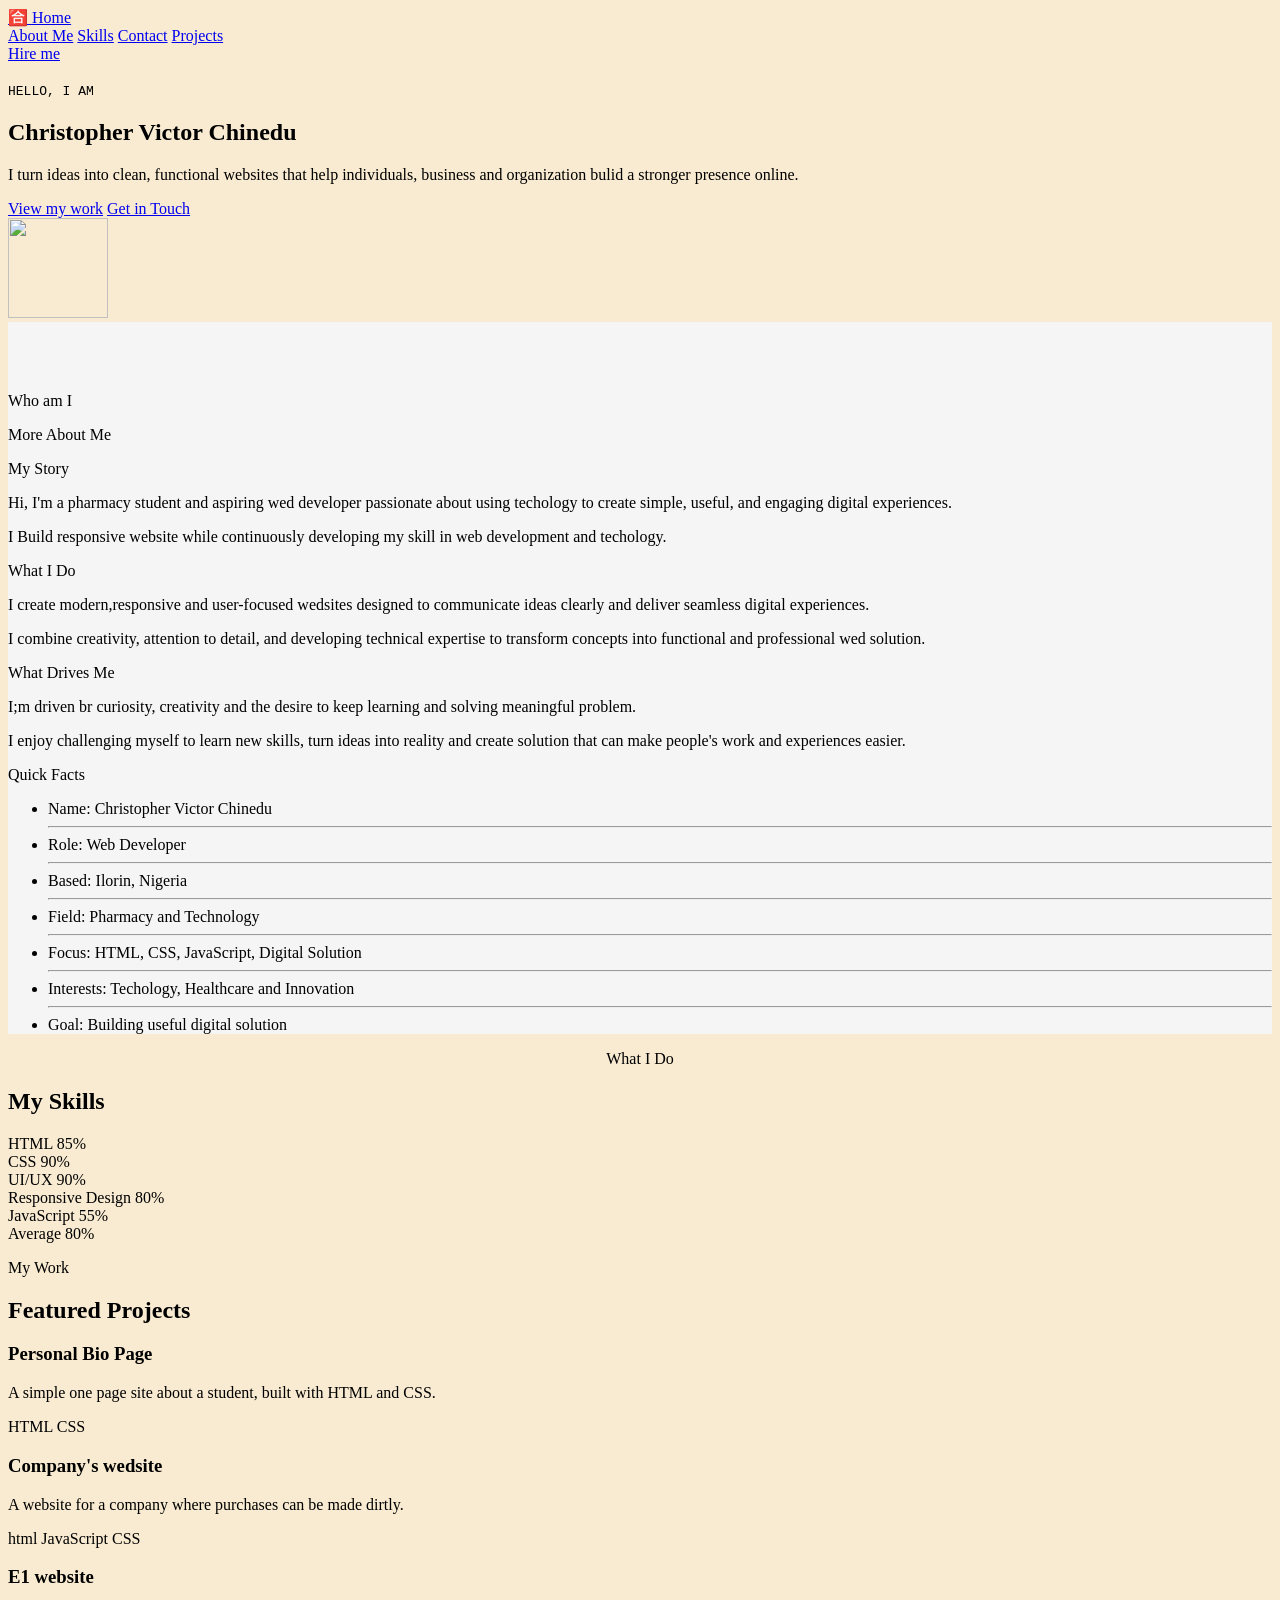
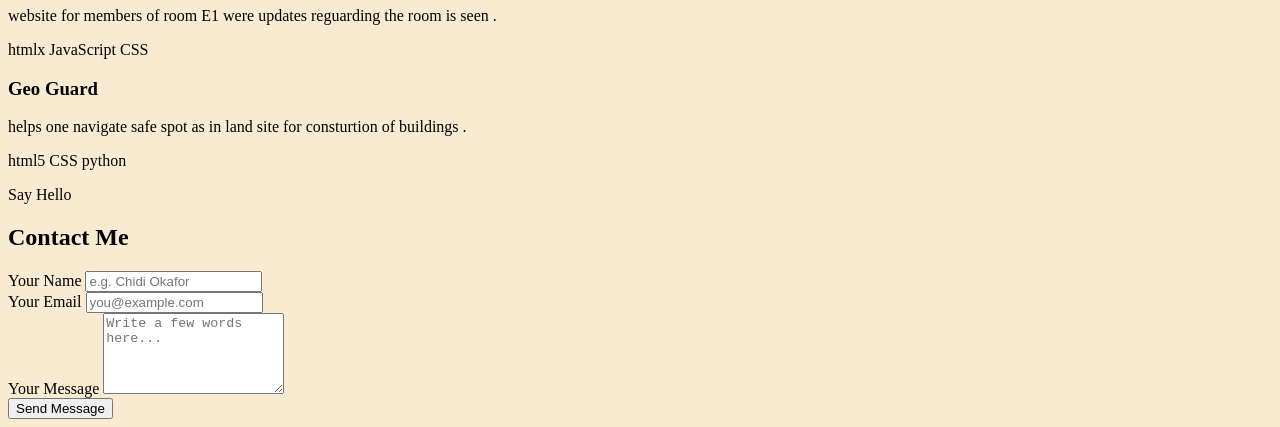
==== index.html @ 96d27f1e "Rename portfolio.html to index.html" ====
<!DOCTYPE html>
<html lang="en">
<head>
    <meta charset="UTF-8">
    <meta name="viewport" content="width=device-width, initial-scale=1.0">
    <title>Christopher Victor portfolio</title>
    <link rel="stylesheet" href="pages\portfolio-file.css">
</head>
<body style="background-color:rgb(248, 235, 209);">

    <header >
        <span id="home-page"> <a href="#home-page"> 🈴 Home </a> </span>
        <nav>
            <a href="#about">About Me</a>
            <a href="#skills"> Skills</a>
            <a href="#contact"> Contact</a>
            <a href="#project">Projects</a>
        </nav>

        <a href="#contact" class=" hire"> Hire me</a>
    </header>
    <br>
            
    <!-- this is the welcome page or hero page -->
             
    <section id="home-page" class="hero">
               
                <!-- this is the hello greeting -->
                 
            <bdi class="hero-text"> 
                <code> HELLO, I AM </code>
                 <h1  class="hero-text"> Christopher Victor Chinedu</h1>
                 
                 <p class="tagline"> I turn ideas into clean, functional websites that
                                      help individuals, business and organization bulid 
                                      a stronger presence online. 
                </p> 
                 
                 <!-- this the button under the name -->
                 
                 <div class="hero-buttons">
                    <a href="#contact" class="hire"> View my work</a>
                    <a href="https://wa.me/+7079057773" class="get-in-touch "> Get in Touch</a>
                </div> 
            </bdi>
                
                <!-- this section is the image -->
                  
                <div class="portait-frame" >
                    <img src="assets/images/port.png" width="100" height="100" class="face">
                </div> 
    </section>
    <!-- this is the about me section -->
    <section id="about" style="background-color: whitesmoke;"> <br> <br> <br>
        <p class="who" > Who am I </p>
        <p class="about"> More About Me</p>
        <div class="about-grid">
            <div class="about-card">
                <p class="omo"> My Story</p>
                <p> Hi, I'm a pharmacy student and aspiring wed developer passionate about using techology to
                     create simple, useful, and engaging digital experiences.</p>
                <p> I Build responsive website while continuously developing my skill in web development and techology.</p>
            </div>
            <div class="about-card">
                <p class="omo"> What I Do</p>
                <p> I create modern,responsive and user-focused wedsites designed to communicate ideas clearly and deliver seamless digital 
                    experiences. </p>
                <p> I combine creativity, attention to detail, and developing technical expertise to transform concepts into 
                    functional and professional wed solution.</p>
            </div>
            <div class="about-card">
                <p class="omo"> What Drives Me </p>
                <p> I;m driven br curiosity, creativity and the desire to keep learning and solving meaningful problem. </p>
                <p> I enjoy challenging myself to learn new skills, turn ideas into reality and create solution that can make people's work 
                    and experiences easier. </p>
                <p></p>    
            </div>
            <div class="about-card">
                <p class="omo"> Quick Facts</p>
                <ul class="facts">
                    <li><span>Name:</span> Christopher Victor Chinedu</li> <hr>
                    <li><span>Role:</span> Web Developer</li> <hr>
                    <li><span>Based:</span> Ilorin, Nigeria</li> <hr>
                    <li><span>Field:</span> Pharmacy and Technology</li> <hr>
                    <li><span>Focus:</span> HTML, CSS, JavaScript, Digital Solution</li> <hr>
                    <li><span>Interests:</span> Techology, Healthcare and Innovation</li> <hr>
                    <li><span>Goal:</span> Building useful digital solution</li> 
                </ul>

            </div>
        </div>
    </section>
    <!-- this section is MY Skills -->
    <section id="skills">
        
    <!-- ===== Skills section with animated width bars ===== -->
    <section id="skills" class="skills">
      <div class="section-head">
        <p class="eyebrow" style="text-align: center;">What I Do </p>
        <h2 class="yes">My Skills</h2>
      </div>

      <!-- Each skill gets a bar that fills with a slow CSS animation -->
      <div class="skill-list">
        <div class="skill">
          <div class="skill-top">
            <span class="skill-name">HTML</span>
            <span class="skill-value">85%</span>
          </div>
          <div class="skill-track">
            <div class="skill-fill fill-html"></div>
          </div>
        </div>

        <div class="skill">
          <div class="skill-top"> 
            <span class="skill-name">CSS</span>
            <span class="skill-value">90%</span>
          </div>
          <div class="skill-track">
            <div class="skill-fill fill-css"></div>
          </div>
        </div>

         <div class="skill">
          <div class="skill-top"> 
            <span class="skill-name"> UI/UX</span>
            <span class="skill-value">90%</span>
          </div>
          <div class="skill-track">
            <div class="skill-fill fill-css"></div>
          </div>
        </div>

        <div class="skill">
          <div class="skill-top">
            <span class="skill-name">Responsive Design</span>                                                                                                                                                                                                                                                                                 
            <span class="skill-value">80%</span>
          </div>
          <div class="skill-track">
            <div class="skill-fill fill-responsive"></div>
          </div>
        </div>

        <div class="skill">
          <div class="skill-top">
            <span class="skill-name"> JavaScript</span>
            <span class="skill-value">55%</span>
          </div>
          <div class="skill-track">
            <div class="skill-fill fill-color"></div>
          </div>
        </div>
      </div>
      
    
      <div class="skill">
          <div class="skill-top">
            <span class="skill-name"> Average</span>                                                                                                                                                                                                                                                                                 
            <span class="skill-value">80%</span>
          </div>
          <div class="skill-track">
            <div class="skill-fill fill-ana"></div>
          </div>
        </div>

    </section>
    <!-- this is my projet size -->
     <section id="project">
          <!-- ===== Projects section with a card grid ===== -->
    <section id="projects" class="projects">
      <div class="section-head">
        <p class="eyebrow">My Work</p>
        <h2>Featured Projects</h2>
      </div>

      <!-- A responsive grid of project cards -->
      <div class="project-grid">

        <!-- Project card one -->
        <article class="project-card">
          <div class="project-thumb thumb-bio"></div>
          <div class="project-body">
            <h3>Personal Bio Page</h3>
            <p>A simple one page site about a student, built with HTML and CSS.</p>
            <div class="project-tags">
              <span>HTML</span>
              <span>CSS</span>
            </div>
          </div>
        </article>

        <!-- Project card two -->
        <article class="project-card">
          <div class="project-thumb thumb-company"></div>
          <div class="project-body">
            <h3>Company's wedsite </h3>
            <p> A website for a company where purchases can be made dirtly.</p>
            <div class="project-tags">
              <span>html</span>
              <span> JavaScript</span>
              <span>CSS</span>
            </div>
          </div>
        </article>

        <!-- Project card three -->
        <article class="project-card">
          <div class="project-thumb thumb-calculator"></div>
          <div class="project-body">
            <h3> E1 website </h3>
            <p> website for members of room E1 were updates reguarding the room is seen .</p>
            <div class="project-tags">
              <span> htmlx</span>
              <span> JavaScript</span>
              <span>CSS</span>
            </div>
          </div>
        </article>

        <!-- Project card four -->
        <article class="project-card">
          <div class="project-thumb thumb-todo"></div>
          <div class="project-body">
            <h3> Geo Guard</h3>
            <p> helps one navigate safe spot as in land site for consturtion of buildings .</p>
            <div class="project-tags">
              <span>html5</span>
              <span>CSS</span>
              <span> python </span>
            </div>
          </div>
        </article>

      </div>
    </section>
      
    <!-- ===== Contact section with a form ===== -->
    
    <section id="contact" class="contact">
      <div class="section-head">
        <p class="eyebrow">Say Hello</p>
        <h2>Contact Me</h2>
      </div>

      <!-- The form has no backend, it just shows the box model in action -->
      <form class="contact-form" action="#contact" method="post">
        <!-- Name input -->
        <div class="form-field">
          <label for="name">Your Name</label>
          <input type="text" id="name" name="name" placeholder="e.g. Chidi Okafor" required>
        </div>

        <!-- Email input -->
        <div class="form-field">
          <label for="email">Your Email</label>
          <input type="email" id="email" name="email" placeholder="you@example.com" required>
        </div>

        <!-- Message textarea -->
        <div class="form-field">
          <label for="message">Your Message</label>
          <textarea id="message" name="message" rows="5" placeholder="Write a few words here..." required></textarea>
        </div>

        <!-- Submit button -->
        <button type="submit" class="btn btn-submit">Send Message</button>
      </form>
    </section>






    </section>
    




  </body>

  </html>
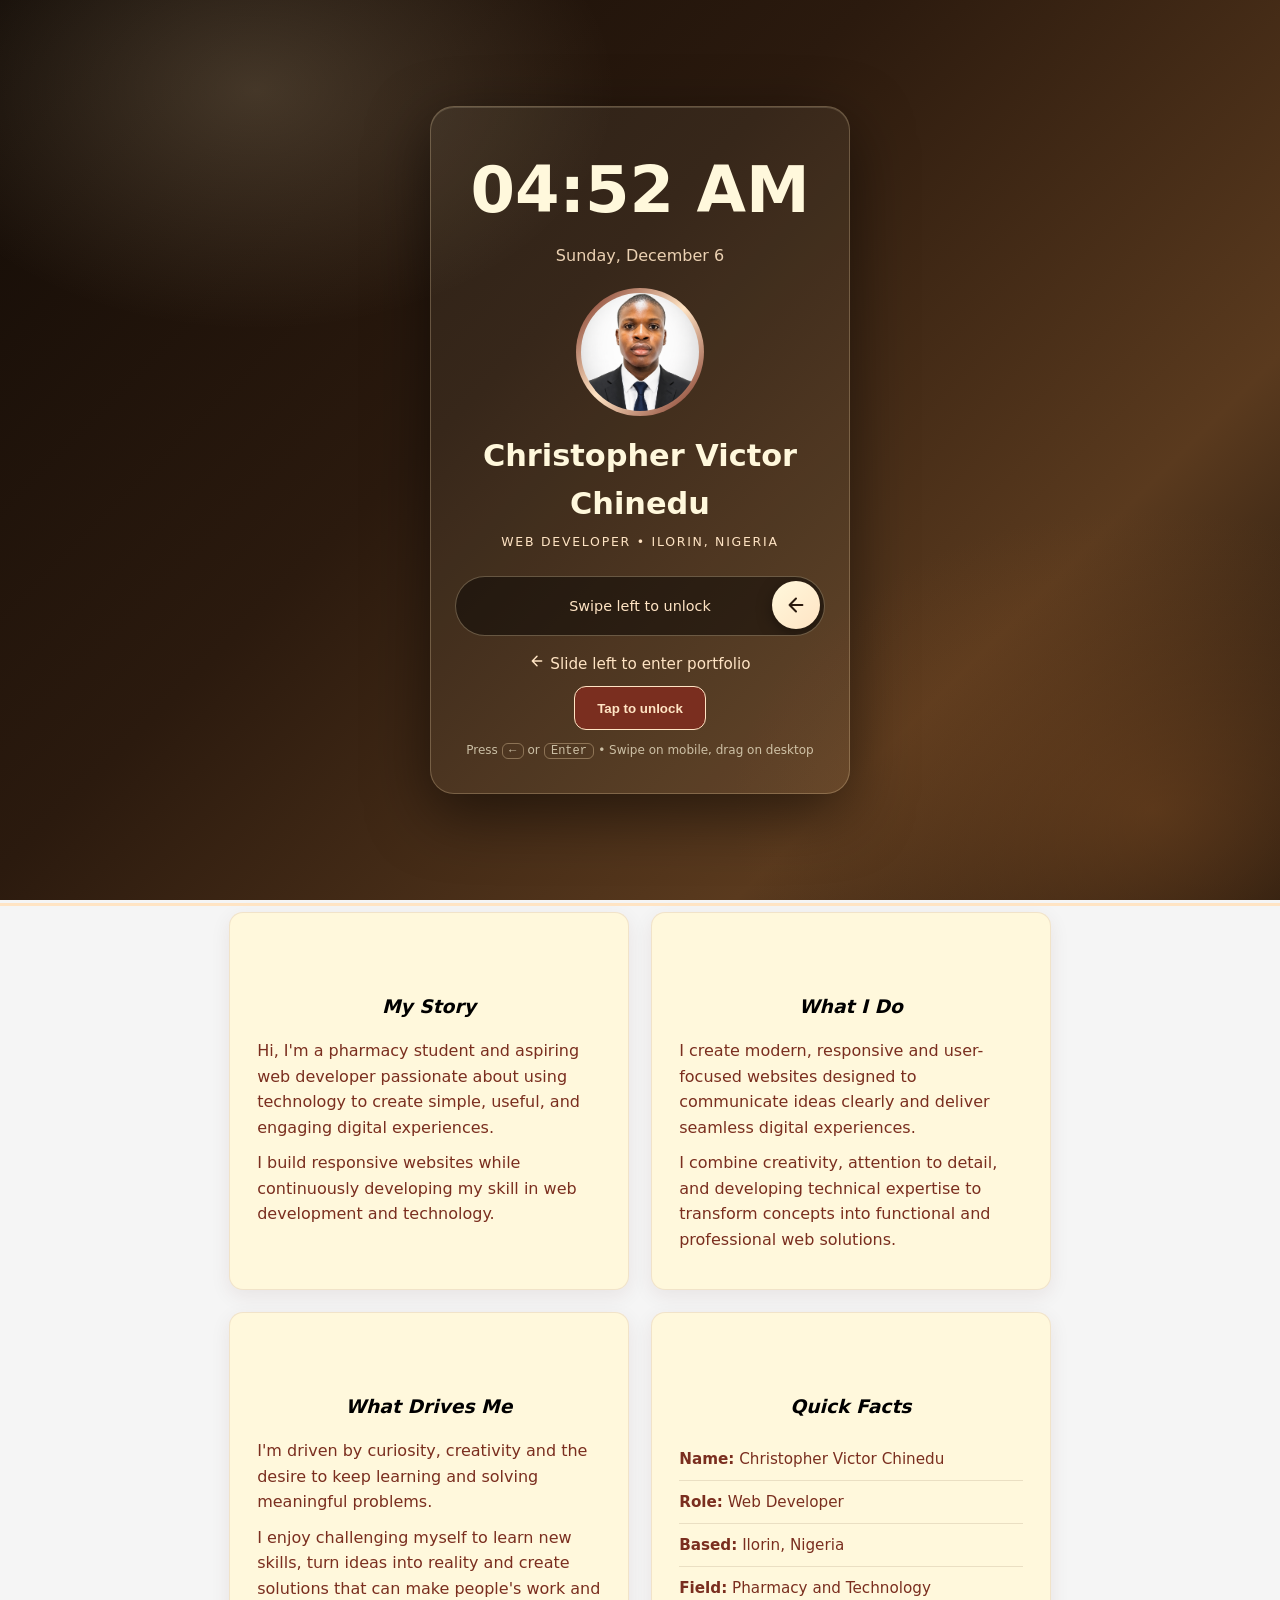
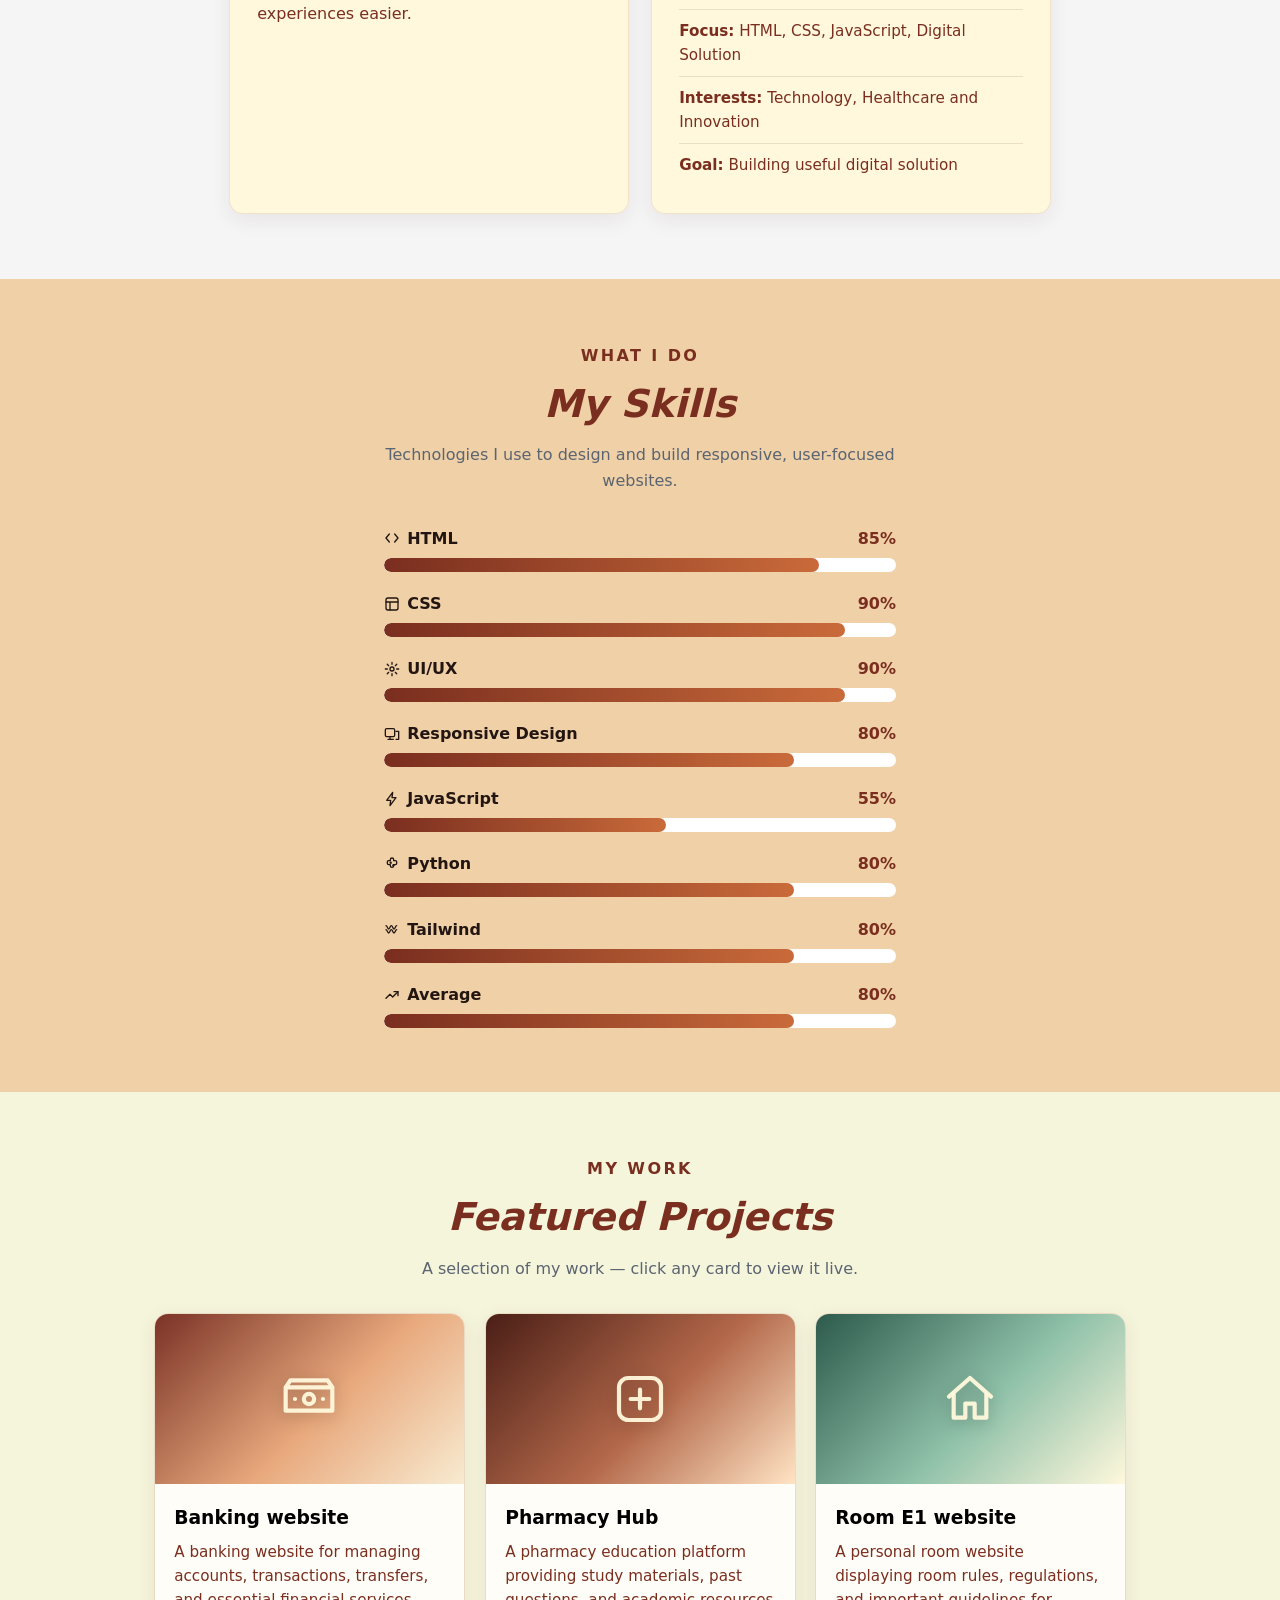
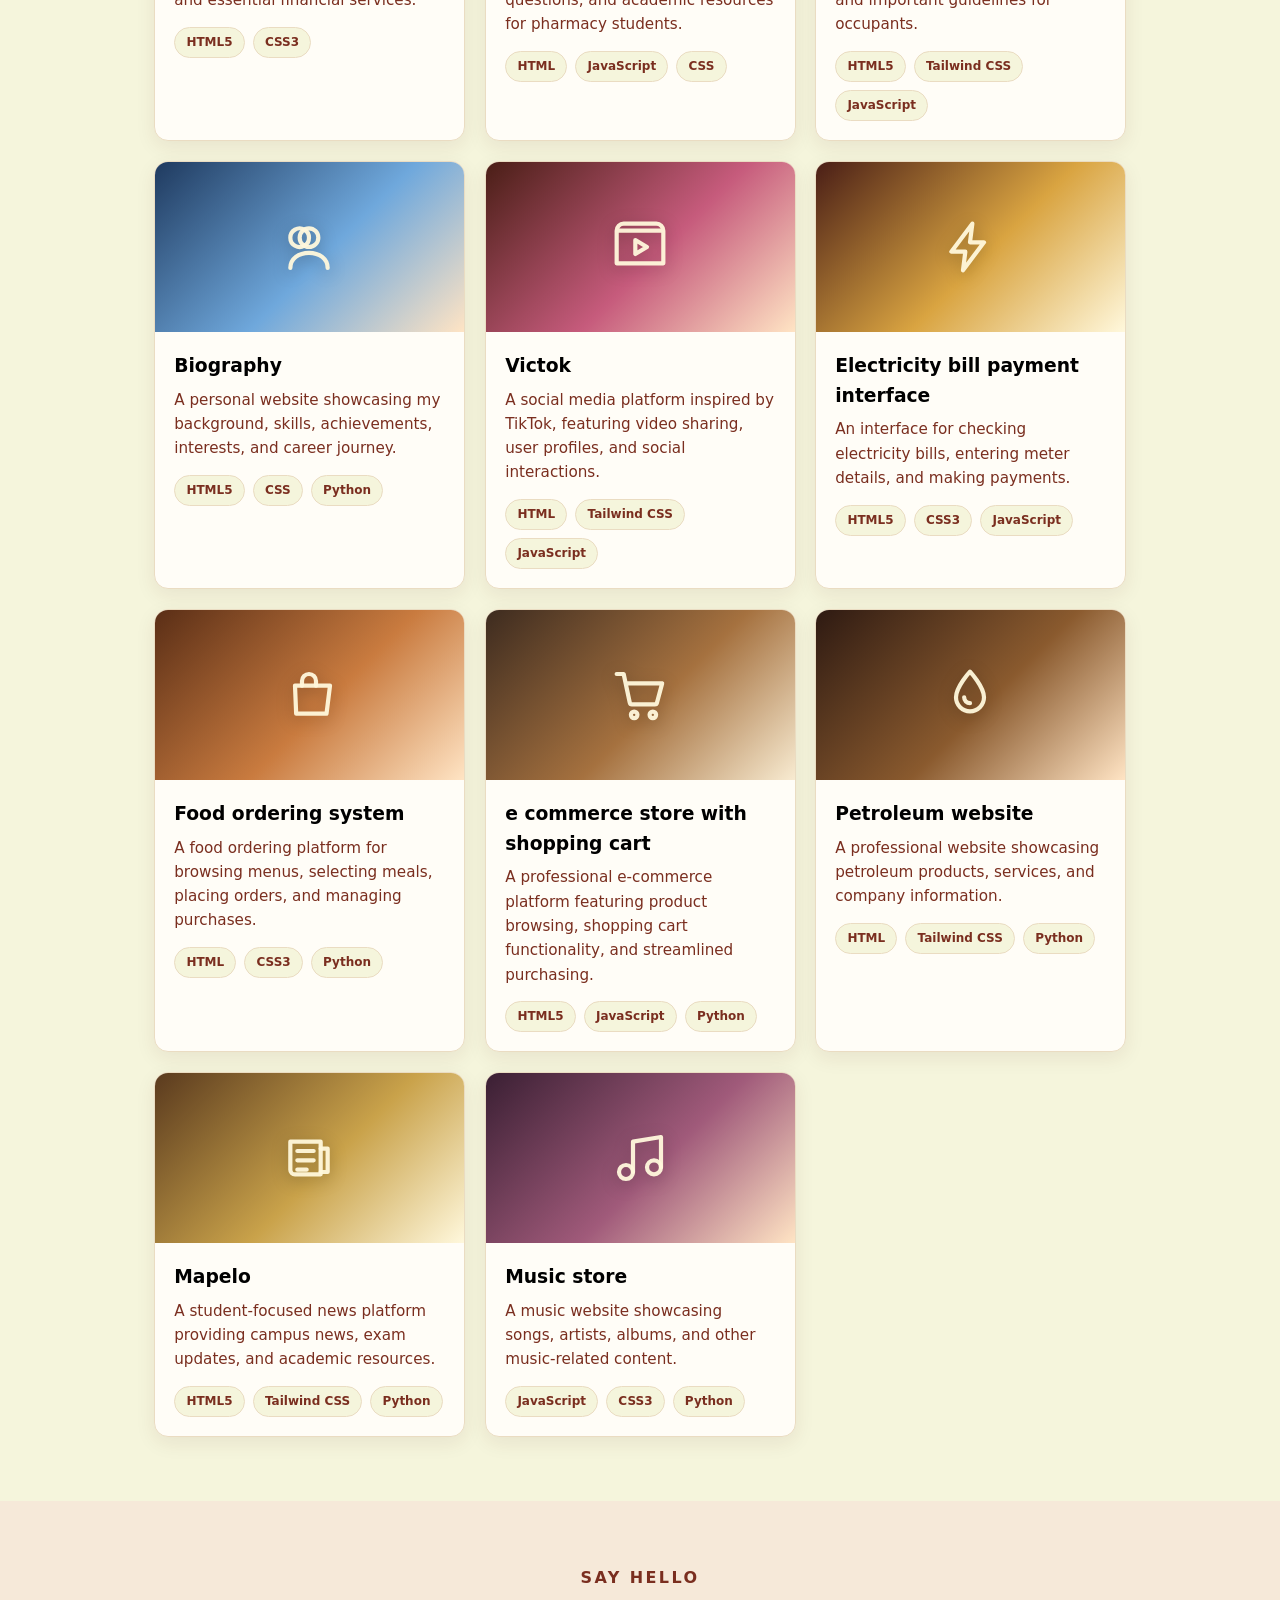
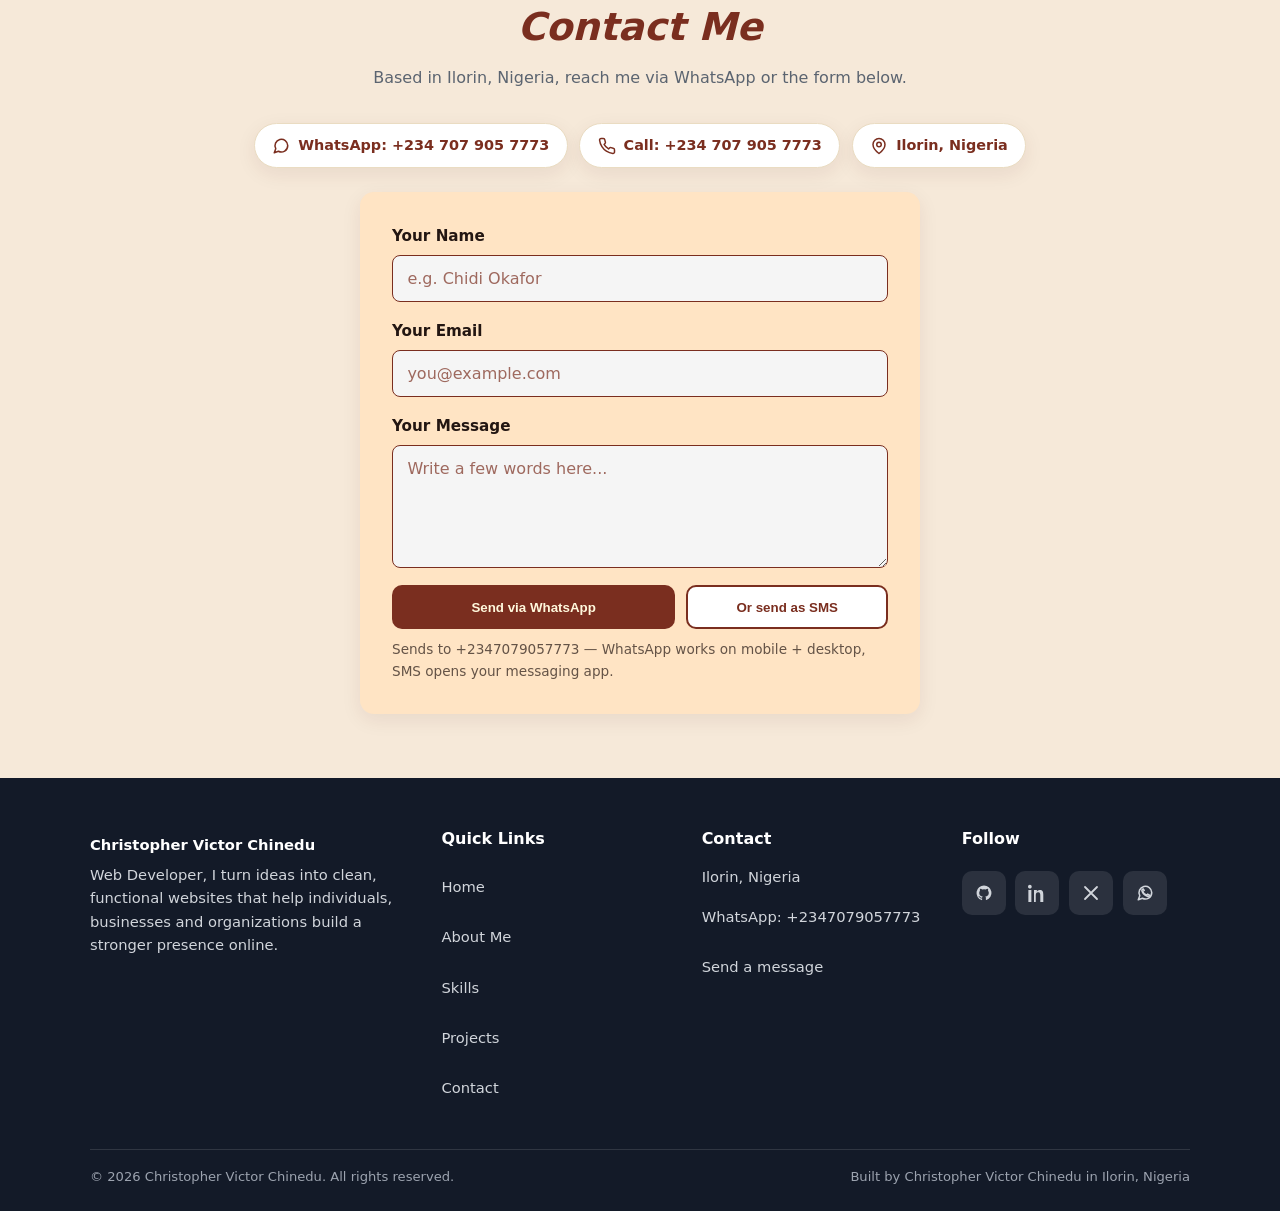
==== commit 570fa95e: "Add files via upload" ====
--- a/index.html
+++ b/index.html
@@ -1,284 +1,539 @@
-<!DOCTYPE html>
-<html lang="en">
-<head>
-    <meta charset="UTF-8">
-    <meta name="viewport" content="width=device-width, initial-scale=1.0">
-    <title>Christopher Victor portfolio</title>
-    <link rel="stylesheet" href="pages\portfolio-file.css">
-</head>
-<body style="background-color:rgb(248, 235, 209);">
-
-    <header >
-        <span id="home-page"> <a href="#home-page"> 🈴 Home </a> </span>
-        <nav>
-            <a href="#about">About Me</a>
-            <a href="#skills"> Skills</a>
-            <a href="#contact"> Contact</a>
-            <a href="#project">Projects</a>
-        </nav>
-
-        <a href="#contact" class=" hire"> Hire me</a>
-    </header>
-    <br>
-            
-    <!-- this is the welcome page or hero page -->
-             
-    <section id="home-page" class="hero">
-               
-                <!-- this is the hello greeting -->
-                 
-            <bdi class="hero-text"> 
-                <code> HELLO, I AM </code>
-                 <h1  class="hero-text"> Christopher Victor Chinedu</h1>
-                 
-                 <p class="tagline"> I turn ideas into clean, functional websites that
-                                      help individuals, business and organization bulid 
-                                      a stronger presence online. 
-                </p> 
-                 
-                 <!-- this the button under the name -->
-                 
-                 <div class="hero-buttons">
-                    <a href="#contact" class="hire"> View my work</a>
-                    <a href="https://wa.me/+7079057773" class="get-in-touch "> Get in Touch</a>
-                </div> 
-            </bdi>
-                
-                <!-- this section is the image -->
-                  
-                <div class="portait-frame" >
-                    <img src="assets/images/port.png" width="100" height="100" class="face">
-                </div> 
-    </section>
-    <!-- this is the about me section -->
-    <section id="about" style="background-color: whitesmoke;"> <br> <br> <br>
-        <p class="who" > Who am I </p>
-        <p class="about"> More About Me</p>
-        <div class="about-grid">
-            <div class="about-card">
-                <p class="omo"> My Story</p>
-                <p> Hi, I'm a pharmacy student and aspiring wed developer passionate about using techology to
-                     create simple, useful, and engaging digital experiences.</p>
-                <p> I Build responsive website while continuously developing my skill in web development and techology.</p>
-            </div>
-            <div class="about-card">
-                <p class="omo"> What I Do</p>
-                <p> I create modern,responsive and user-focused wedsites designed to communicate ideas clearly and deliver seamless digital 
-                    experiences. </p>
-                <p> I combine creativity, attention to detail, and developing technical expertise to transform concepts into 
-                    functional and professional wed solution.</p>
-            </div>
-            <div class="about-card">
-                <p class="omo"> What Drives Me </p>
-                <p> I;m driven br curiosity, creativity and the desire to keep learning and solving meaningful problem. </p>
-                <p> I enjoy challenging myself to learn new skills, turn ideas into reality and create solution that can make people's work 
-                    and experiences easier. </p>
-                <p></p>    
-            </div>
-            <div class="about-card">
-                <p class="omo"> Quick Facts</p>
-                <ul class="facts">
-                    <li><span>Name:</span> Christopher Victor Chinedu</li> <hr>
-                    <li><span>Role:</span> Web Developer</li> <hr>
-                    <li><span>Based:</span> Ilorin, Nigeria</li> <hr>
-                    <li><span>Field:</span> Pharmacy and Technology</li> <hr>
-                    <li><span>Focus:</span> HTML, CSS, JavaScript, Digital Solution</li> <hr>
-                    <li><span>Interests:</span> Techology, Healthcare and Innovation</li> <hr>
-                    <li><span>Goal:</span> Building useful digital solution</li> 
-                </ul>
-
-            </div>
-        </div>
-    </section>
-    <!-- this section is MY Skills -->
-    <section id="skills">
-        
-    <!-- ===== Skills section with animated width bars ===== -->
-    <section id="skills" class="skills">
-      <div class="section-head">
-        <p class="eyebrow" style="text-align: center;">What I Do </p>
-        <h2 class="yes">My Skills</h2>
-      </div>
-
-      <!-- Each skill gets a bar that fills with a slow CSS animation -->
-      <div class="skill-list">
-        <div class="skill">
-          <div class="skill-top">
-            <span class="skill-name">HTML</span>
-            <span class="skill-value">85%</span>
-          </div>
-          <div class="skill-track">
-            <div class="skill-fill fill-html"></div>
-          </div>
-        </div>
-
-        <div class="skill">
-          <div class="skill-top"> 
-            <span class="skill-name">CSS</span>
-            <span class="skill-value">90%</span>
-          </div>
-          <div class="skill-track">
-            <div class="skill-fill fill-css"></div>
-          </div>
-        </div>
-
-         <div class="skill">
-          <div class="skill-top"> 
-            <span class="skill-name"> UI/UX</span>
-            <span class="skill-value">90%</span>
-          </div>
-          <div class="skill-track">
-            <div class="skill-fill fill-css"></div>
-          </div>
-        </div>
-
-        <div class="skill">
-          <div class="skill-top">
-            <span class="skill-name">Responsive Design</span>                                                                                                                                                                                                                                                                                 
-            <span class="skill-value">80%</span>
-          </div>
-          <div class="skill-track">
-            <div class="skill-fill fill-responsive"></div>
-          </div>
-        </div>
-
-        <div class="skill">
-          <div class="skill-top">
-            <span class="skill-name"> JavaScript</span>
-            <span class="skill-value">55%</span>
-          </div>
-          <div class="skill-track">
-            <div class="skill-fill fill-color"></div>
-          </div>
-        </div>
-      </div>
-      
-    
-      <div class="skill">
-          <div class="skill-top">
-            <span class="skill-name"> Average</span>                                                                                                                                                                                                                                                                                 
-            <span class="skill-value">80%</span>
-          </div>
-          <div class="skill-track">
-            <div class="skill-fill fill-ana"></div>
-          </div>
-        </div>
-
-    </section>
-    <!-- this is my projet size -->
-     <section id="project">
-          <!-- ===== Projects section with a card grid ===== -->
-    <section id="projects" class="projects">
-      <div class="section-head">
-        <p class="eyebrow">My Work</p>
-        <h2>Featured Projects</h2>
-      </div>
-
-      <!-- A responsive grid of project cards -->
-      <div class="project-grid">
-
-        <!-- Project card one -->
-        <article class="project-card">
-          <div class="project-thumb thumb-bio"></div>
-          <div class="project-body">
-            <h3>Personal Bio Page</h3>
-            <p>A simple one page site about a student, built with HTML and CSS.</p>
-            <div class="project-tags">
-              <span>HTML</span>
-              <span>CSS</span>
-            </div>
-          </div>
-        </article>
-
-        <!-- Project card two -->
-        <article class="project-card">
-          <div class="project-thumb thumb-company"></div>
-          <div class="project-body">
-            <h3>Company's wedsite </h3>
-            <p> A website for a company where purchases can be made dirtly.</p>
-            <div class="project-tags">
-              <span>html</span>
-              <span> JavaScript</span>
-              <span>CSS</span>
-            </div>
-          </div>
-        </article>
-
-        <!-- Project card three -->
-        <article class="project-card">
-          <div class="project-thumb thumb-calculator"></div>
-          <div class="project-body">
-            <h3> E1 website </h3>
-            <p> website for members of room E1 were updates reguarding the room is seen .</p>
-            <div class="project-tags">
-              <span> htmlx</span>
-              <span> JavaScript</span>
-              <span>CSS</span>
-            </div>
-          </div>
-        </article>
-
-        <!-- Project card four -->
-        <article class="project-card">
-          <div class="project-thumb thumb-todo"></div>
-          <div class="project-body">
-            <h3> Geo Guard</h3>
-            <p> helps one navigate safe spot as in land site for consturtion of buildings .</p>
-            <div class="project-tags">
-              <span>html5</span>
-              <span>CSS</span>
-              <span> python </span>
-            </div>
-          </div>
-        </article>
-
-      </div>
-    </section>
-      
-    <!-- ===== Contact section with a form ===== -->
-    
-    <section id="contact" class="contact">
-      <div class="section-head">
-        <p class="eyebrow">Say Hello</p>
-        <h2>Contact Me</h2>
-      </div>
-
-      <!-- The form has no backend, it just shows the box model in action -->
-      <form class="contact-form" action="#contact" method="post">
-        <!-- Name input -->
-        <div class="form-field">
-          <label for="name">Your Name</label>
-          <input type="text" id="name" name="name" placeholder="e.g. Chidi Okafor" required>
-        </div>
-
-        <!-- Email input -->
-        <div class="form-field">
-          <label for="email">Your Email</label>
-          <input type="email" id="email" name="email" placeholder="you@example.com" required>
-        </div>
-
-        <!-- Message textarea -->
-        <div class="form-field">
-          <label for="message">Your Message</label>
-          <textarea id="message" name="message" rows="5" placeholder="Write a few words here..." required></textarea>
-        </div>
-
-        <!-- Submit button -->
-        <button type="submit" class="btn btn-submit">Send Message</button>
-      </form>
-    </section>
-
-
-
-
-
-
-    </section>
-    
-
-
-
-
-  </body>
-
-  </html>
+<!DOCTYPE html>
+<html lang="en">
+<head>
+  <meta charset="UTF-8">
+  <meta name="viewport" content="width=device-width, initial-scale=1.0">
+  <title>Christopher Victor Chinedu | Web Developer in Ilorin, Nigeria</title>
+  <meta name="description" content="Christopher Victor Chinedu — Web Developer based in Ilorin, Nigeria. Pharmacy and Technology. I turn ideas into clean, functional websites with HTML, CSS, JavaScript.">
+  <meta property="og:title" content="Christopher Victor Chinedu | Web Developer">
+  <meta property="og:description" content="I turn ideas into clean, functional websites that help individuals, businesses and organizations build a stronger presence online.">
+  <meta property="og:type" content="website">
+  <meta name="theme-color" content="#7a2e1f">
+  <link rel="icon" href="data:image/svg+xml,%3Csvg xmlns='http://www.w3.org/2000/svg' viewBox='0 0 64 64'%3E%3Crect width='64' height='64' rx='14' fill='%237a2e1f'/%3E%3Ctext x='32' y='43' font-family='Arial,sans-serif' font-size='28' font-weight='bold' text-anchor='middle' fill='%23ffe4c4'%3ECV%3C/text%3E%3C/svg%3E">
+  <link rel="apple-touch-icon" href="data:image/svg+xml,%3Csvg xmlns='http://www.w3.org/2000/svg' viewBox='0 0 64 64'%3E%3Crect width='64' height='64' rx='14' fill='%237a2e1f'/%3E%3Ctext x='32' y='43' font-family='Arial,sans-serif' font-size='28' font-weight='bold' text-anchor='middle' fill='%23ffe4c4'%3ECV%3C/text%3E%3C/svg%3E">
+  <link rel="stylesheet" href="pages/portfolio-file.css">
+</head>
+<body>
+
+  <!-- ============ 1. LOCK SCREEN (swipe left to unlock) ============ -->
+  <div id="lock-screen" role="dialog" aria-modal="true" aria-labelledby="lock-name" aria-describedby="lock-hint" tabindex="0">
+    <div class="lock-card" data-tilt data-tilt-max="8">
+      <p id="lock-time" class="lock-time">09:41</p>
+      <p id="lock-date" class="lock-date">Friday, September 11</p>
+      <div class="lock-avatar">
+        <img src="assets/images/port.png" alt="Portrait of Christopher Victor Chinedu" width="120" height="120">
+      </div>
+      <h1 id="lock-name" class="lock-name">Christopher Victor Chinedu</h1>
+      <p class="lock-role">Web Developer • Ilorin, Nigeria</p>
+      <div id="lock-track" class="lock-track">
+        <span id="lock-hint" class="lock-hint">Swipe left to unlock</span>
+        <div id="lock-knob" class="lock-knob" aria-hidden="true"><svg viewBox="0 0 24 24" width="22" height="22" fill="none" stroke="currentColor" stroke-width="2.2" stroke-linecap="round" stroke-linejoin="round"><path d="M19 12H5M12 19l-7-7 7-7"/></svg></div>
+      </div>
+      <p class="lock-arrow-hint"><span class="lock-arrow" aria-hidden="true"><svg viewBox="0 0 24 24" width="16" height="16" fill="none" stroke="currentColor" stroke-width="2.2" stroke-linecap="round" stroke-linejoin="round"><path d="M19 12H5M12 19l-7-7 7-7"/></svg></span> Slide left to enter portfolio</p>
+      <button id="lock-btn" class="lock-btn" type="button">Tap to unlock</button>
+      <p class="lock-kbd">Press <kbd>←</kbd> or <kbd>Enter</kbd> • Swipe on mobile, drag on desktop</p>
+    </div>
+  </div>
+
+  <!-- ============ 2. HEADER ============ -->
+  <header class="site-header" id="siteHeader">
+    <a href="#home" class="brand" aria-label="Home">C<span>.</span>Victor</a>
+    <nav class="main-nav" id="mainNav" aria-label="Primary">
+      <a href="#home" class="nav-link active">Home</a>
+      <a href="#about" class="nav-link">About Me</a>
+      <a href="#skills" class="nav-link">Skills</a>
+      <a href="#projects" class="nav-link">Projects</a>
+      <a href="#contact" class="nav-link">Contact</a>
+      <a href="https://wa.me/2347079057773?text=Hi%20Christopher%2C%20I%20want%20to%20hire%20you%20for%20a%20project" target="_blank" rel="noopener" class="btn btn-hire nav-cta">Hire me</a>
+    </nav>
+    <div class="header-actions">
+      <a href="https://wa.me/2347079057773?text=Hi%20Christopher%2C%20I%20want%20to%20hire%20you%20for%20a%20project" target="_blank" rel="noopener" class="btn btn-hire header-cta">Hire me</a>
+      <button class="hamburger" id="hamburger" aria-label="Open menu" aria-expanded="false" aria-controls="mainNav">
+        <span></span><span></span><span></span>
+      </button>
+    </div>
+  </header>
+
+  <main>
+    <!-- ============ 3. HERO ============ -->
+    <section id="home" class="hero">
+      <div class="hero-text">
+        <span class="hero-badge"><span class="dot" aria-hidden="true"></span> Available for projects • Ilorin, Nigeria</span>
+        <p class="hero-eyebrow">HELLO, I AM</p>
+        <h1>Christopher Victor <span>Chinedu</span></h1>
+        <p class="hero-role">Web Developer | Pharmacy and Technology</p>
+        <p class="tagline">I turn ideas into clean, functional websites that help individuals, business and organization build a stronger presence online.</p>
+        <div class="hero-buttons">
+          <a href="#projects" class="btn btn-primary">View my work</a>
+          <a href="https://wa.me/2347079057773?text=Hi%20Christopher%2C%20I%20saw%20your%20portfolio" target="_blank" rel="noopener" class="btn btn-outline"><svg viewBox="0 0 24 24" width="18" height="18" fill="none" stroke="currentColor" stroke-width="2" stroke-linecap="round" stroke-linejoin="round" aria-hidden="true"><path d="M21 11.5a8.5 8.5 0 0 1-12.4 7.5L3 21l2-5.4A8.5 8.5 0 1 1 21 11.5z"/></svg> Get in Touch</a>
+        </div>
+        <dl class="hero-stats">
+          <div><dt>8</dt><dd>Core Skills</dd></div>
+          <div><dt>11</dt><dd>Featured Projects</dd></div>
+          <div><dt>3</dt><dd>Focus Areas*</dd></div>
+        </dl>
+        <p class="hero-note">*Technology, Healthcare and Innovation</p>
+      </div>
+      <div class="hero-media reveal">
+        <div class="portrait-frame" data-tilt data-tilt-max="12">
+          <img src="assets/images/port.png" alt="Portrait of Christopher Victor Chinedu" width="260" height="260" class="face">
+          <span class="float-badge badge-top"><svg viewBox="0 0 24 24" width="14" height="14" fill="none" stroke="currentColor" stroke-width="2" stroke-linecap="round" stroke-linejoin="round" aria-hidden="true"><path d="M8 6 3 12l5 6M16 6l5 6-5 6"/></svg> HTML • CSS • JS</span>
+          <span class="float-badge badge-bottom"><svg viewBox="0 0 24 24" width="14" height="14" fill="none" stroke="currentColor" stroke-width="2" stroke-linecap="round" stroke-linejoin="round" aria-hidden="true"><rect x="3" y="3" width="18" height="18" rx="3"/><path d="M3 9h18M9 21V9"/></svg> Responsive UI/UX</span>
+        </div>
+      </div>
+    </section>
+
+    <!-- ============ 4. ABOUT ============ -->
+    <section id="about" class="about-section">
+      <div class="section-head reveal">
+        <p class="eyebrow">Who am I</p>
+        <h2>More About Me</h2>
+      </div>
+      <div class="about-grid">
+        <article class="about-card reveal" data-tilt data-tilt-max="6">
+          <div class="card-icon" aria-hidden="true"><svg viewBox="0 0 24 24" width="22" height="22" fill="none" stroke="currentColor" stroke-width="2" stroke-linecap="round" stroke-linejoin="round"><circle cx="12" cy="8" r="4"/><path d="M4 21c0-4 3.6-6.5 8-6.5s8 2.5 8 6.5"/></svg></div>
+          <h3>My Story</h3>
+          <p>Hi, I'm a pharmacy student and aspiring web developer passionate about using technology to create simple, useful, and engaging digital experiences.</p>
+          <p>I build responsive websites while continuously developing my skill in web development and technology.</p>
+        </article>
+        <article class="about-card reveal" data-tilt data-tilt-max="6">
+          <div class="card-icon" aria-hidden="true"><svg viewBox="0 0 24 24" width="22" height="22" fill="none" stroke="currentColor" stroke-width="2" stroke-linecap="round" stroke-linejoin="round"><path d="M8 6 3 12l5 6M16 6l5 6-5 6"/></svg></div>
+          <h3>What I Do</h3>
+          <p>I create modern, responsive and user-focused websites designed to communicate ideas clearly and deliver seamless digital experiences.</p>
+          <p>I combine creativity, attention to detail, and developing technical expertise to transform concepts into functional and professional web solutions.</p>
+        </article>
+        <article class="about-card reveal" data-tilt data-tilt-max="6">
+          <div class="card-icon" aria-hidden="true"><svg viewBox="0 0 24 24" width="22" height="22" fill="none" stroke="currentColor" stroke-width="2" stroke-linecap="round" stroke-linejoin="round"><path d="M9 18h6M10 21h4M12 3a6 6 0 0 0-4 10.5c.8.7 1 1.5 1 2.5h6c0-1 .2-1.8 1-2.5A6 6 0 0 0 12 3z"/></svg></div>
+          <h3>What Drives Me</h3>
+          <p>I'm driven by curiosity, creativity and the desire to keep learning and solving meaningful problems.</p>
+          <p>I enjoy challenging myself to learn new skills, turn ideas into reality and create solutions that can make people's work and experiences easier.</p>
+        </article>
+        <article class="about-card reveal" data-tilt data-tilt-max="6">
+          <div class="card-icon" aria-hidden="true"><svg viewBox="0 0 24 24" width="22" height="22" fill="none" stroke="currentColor" stroke-width="2" stroke-linecap="round" stroke-linejoin="round"><path d="M8 6h13M8 12h13M8 18h13"/><circle cx="4" cy="6" r="1.2" fill="currentColor"/><circle cx="4" cy="12" r="1.2" fill="currentColor"/><circle cx="4" cy="18" r="1.2" fill="currentColor"/></svg></div>
+          <h3>Quick Facts</h3>
+          <ul class="facts">
+            <li><span>Name:</span> Christopher Victor Chinedu</li>
+            <li><span>Role:</span> Web Developer</li>
+            <li><span>Based:</span> Ilorin, Nigeria</li>
+            <li><span>Field:</span> Pharmacy and Technology</li>
+            <li><span>Focus:</span> HTML, CSS, JavaScript, Digital Solution</li>
+            <li><span>Interests:</span> Technology, Healthcare and Innovation</li>
+            <li><span>Goal:</span> Building useful digital solution</li>
+          </ul>
+        </article>
+      </div>
+    </section>
+
+    <!-- ============ 5. SKILLS ============ -->
+    <section id="skills" class="skills">
+      <div class="section-head reveal">
+        <p class="eyebrow">What I Do</p>
+        <h2>My Skills</h2>
+        <p class="section-sub">Technologies I use to design and build responsive, user-focused websites.</p>
+      </div>
+      <div class="skill-list">
+        <div class="skill reveal"><div class="skill-top"><span class="skill-name"><svg viewBox="0 0 24 24" width="16" height="16" fill="none" stroke="currentColor" stroke-width="2" stroke-linecap="round" stroke-linejoin="round" aria-hidden="true"><path d="M8 6 3 12l5 6M16 6l5 6-5 6"/></svg> HTML</span><span class="skill-value">85%</span></div><div class="skill-track"><div class="skill-fill" data-progress="85"></div></div></div>
+        <div class="skill reveal"><div class="skill-top"><span class="skill-name"><svg viewBox="0 0 24 24" width="16" height="16" fill="none" stroke="currentColor" stroke-width="2" stroke-linecap="round" stroke-linejoin="round" aria-hidden="true"><rect x="3" y="3" width="18" height="18" rx="3"/><path d="M3 9h18M9 21V9"/></svg> CSS</span><span class="skill-value">90%</span></div><div class="skill-track"><div class="skill-fill" data-progress="90"></div></div></div>
+        <div class="skill reveal"><div class="skill-top"><span class="skill-name"><svg viewBox="0 0 24 24" width="16" height="16" fill="none" stroke="currentColor" stroke-width="2" stroke-linecap="round" stroke-linejoin="round" aria-hidden="true"><circle cx="12" cy="12" r="3"/><path d="M12 2v3M12 19v3M2 12h3M19 12h3M4.9 4.9l2.1 2.1M17 17l2.1 2.1M19.1 4.9 17 7M7 17l-2.1 2.1"/></svg> UI/UX</span><span class="skill-value">90%</span></div><div class="skill-track"><div class="skill-fill" data-progress="90"></div></div></div>
+        <div class="skill reveal"><div class="skill-top"><span class="skill-name"><svg viewBox="0 0 24 24" width="16" height="16" fill="none" stroke="currentColor" stroke-width="2" stroke-linecap="round" stroke-linejoin="round" aria-hidden="true"><rect x="2" y="4" width="14" height="12" rx="2"/><path d="M6 20h8M9 16v4M18 8h4v12h-4"/></svg> Responsive Design</span><span class="skill-value">80%</span></div><div class="skill-track"><div class="skill-fill" data-progress="80"></div></div></div>
+        <div class="skill reveal"><div class="skill-top"><span class="skill-name"><svg viewBox="0 0 24 24" width="16" height="16" fill="none" stroke="currentColor" stroke-width="2" stroke-linecap="round" stroke-linejoin="round" aria-hidden="true"><path d="M13 2 4 14h6l-1 8 9-12h-6l1-8z"/></svg> JavaScript</span><span class="skill-value">55%</span></div><div class="skill-track"><div class="skill-fill" data-progress="55"></div></div></div>
+        <div class="skill reveal"><div class="skill-top"><span class="skill-name"><svg viewBox="0 0 24 24" width="16" height="16" fill="none" stroke="currentColor" stroke-width="2" stroke-linecap="round" stroke-linejoin="round" aria-hidden="true"><path d="M12 3c-2 0-2.5 1-2.5 2.5V7H7a2 2 0 0 0-2 2v2a2 2 0 0 0 2 2h2.5v1.5c0 1.5.5 2.5 2.5 2.5s2.5-1 2.5-2.5V13H17a2 2 0 0 0 2-2V9a2 2 0 0 0-2-2h-2.5V5.5C14.5 4 14 3 12 3z"/><circle cx="10" cy="10" r=".8" fill="currentColor"/><circle cx="14" cy="14" r=".8" fill="currentColor"/></svg> Python</span><span class="skill-value">80%</span></div><div class="skill-track"><div class="skill-fill" data-progress="80"></div></div></div>
+        <div class="skill reveal"><div class="skill-top"><span class="skill-name"><svg viewBox="0 0 24 24" width="16" height="16" fill="none" stroke="currentColor" stroke-width="2" stroke-linecap="round" stroke-linejoin="round" aria-hidden="true"><path d="M3 7c2 0 2 5 4 5s2-5 4-5 2 5 4 5 2-5 4-5"/><path d="M3 13c2 0 2 5 4 5s2-5 4-5 2 5 4 5 2-5 4-5"/></svg> Tailwind</span><span class="skill-value">80%</span></div><div class="skill-track"><div class="skill-fill" data-progress="80"></div></div></div>
+        <div class="skill reveal"><div class="skill-top"><span class="skill-name"><svg viewBox="0 0 24 24" width="16" height="16" fill="none" stroke="currentColor" stroke-width="2" stroke-linecap="round" stroke-linejoin="round" aria-hidden="true"><path d="M3 17l6-6 4 4 8-8"/><path d="M15 7h6v6"/></svg> Average</span><span class="skill-value">80%</span></div><div class="skill-track"><div class="skill-fill" data-progress="80"></div></div></div>
+      </div>
+    </section>
+
+    <!-- ============ 6. PROJECTS (click any card to view live) ============ -->
+    <section id="projects" class="projects">
+      <div class="section-head reveal">
+        <p class="eyebrow">My Work</p>
+        <h2>Featured Projects</h2>
+        <p class="section-sub">A selection of my work — click any card to view it live.</p>
+      </div>
+      <div class="project-grid">
+        <!-- PROJECT 1/11: Banking website — to change ONLY this card's link, edit the href on the next line -->
+        <a id="project-banking-website" data-project="banking-website" href="https://victors-music.vercel.app" target="_blank" rel="noopener" class="project-card" data-tilt data-tilt-max="8">
+          <div class="project-thumb thumb-bio"><span class="thumb-icon" aria-hidden="true"><svg viewBox="0 0 24 24" width="56" height="56" fill="none" stroke="currentColor" stroke-width="1.8" stroke-linecap="round" stroke-linejoin="round"><path d="M2 7h20v10H2zM2 7l2-3h16l2 3M6 12h.01M18 12h.01"/><circle cx="12" cy="12" r="2.2"/></svg></span><span class="thumb-overlay"><span class="overlay-btn">View Live <svg viewBox="0 0 24 24" width="14" height="14" fill="none" stroke="currentColor" stroke-width="2.2" stroke-linecap="round" stroke-linejoin="round" aria-hidden="true"><path d="M7 17 17 7M8 7h9v9"/></svg></span></span></div>
+          <div class="project-body">
+            <h3> Banking website </h3>
+            <p>A banking website for managing accounts, 
+              transactions, transfers, and essential financial services.</p>
+            <div class="project-tags"><span>HTML5</span><span>CSS3</span></div>
+          </div>
+        </a>
+                <!-- PROJECT 2/11: Pharmacy Hub — to change ONLY this card's link, edit the href on the next line -->
+        <a id="project-pharmacy-hub" data-project="pharmacy-hub" href="https://onknow.com" target="_blank" rel="noopener" class="project-card" data-tilt data-tilt-max="8">
+          <div class="project-thumb thumb-company"><span class="thumb-icon" aria-hidden="true"><svg viewBox="0 0 24 24" width="56" height="56" fill="none" stroke="currentColor" stroke-width="1.8" stroke-linecap="round" stroke-linejoin="round"><rect x="3" y="3" width="18" height="18" rx="4"/><path d="M12 8v8M8 12h8"/></svg></span><span class="thumb-overlay"><span class="overlay-btn">View Live <svg viewBox="0 0 24 24" width="14" height="14" fill="none" stroke="currentColor" stroke-width="2.2" stroke-linecap="round" stroke-linejoin="round" aria-hidden="true"><path d="M7 17 17 7M8 7h9v9"/></svg></span></span></div>
+          <div class="project-body">
+            <h3>Pharmacy Hub</h3>
+            <p>A pharmacy education platform providing study materials,
+               past questions, and academic resources for pharmacy students.</p>
+            <div class="project-tags"><span>HTML</span><span>JavaScript</span><span>CSS</span></div>
+          </div>
+        </a>
+                <!-- PROJECT 3/11: Room E1 website — to change ONLY this card's link, edit the href on the next line -->
+        <a id="project-room-e1" data-project="room-e1" href="https://onknow.com" target="_blank" rel="noopener" class="project-card" data-tilt data-tilt-max="8">
+          <div class="project-thumb thumb-e1"><span class="thumb-icon" aria-hidden="true"><svg viewBox="0 0 24 24" width="56" height="56" fill="none" stroke="currentColor" stroke-width="1.8" stroke-linecap="round" stroke-linejoin="round"><path d="M3 11 12 3l9 8"/><path d="M5 10v10h5v-6h4v6h5V10"/></svg></span><span class="thumb-overlay"><span class="overlay-btn">View Live <svg viewBox="0 0 24 24" width="14" height="14" fill="none" stroke="currentColor" stroke-width="2.2" stroke-linecap="round" stroke-linejoin="round" aria-hidden="true"><path d="M7 17 17 7M8 7h9v9"/></svg></span></span></div>
+          <div class="project-body">
+            <h3>Room E1 website</h3>
+            <p>A personal room website displaying room rules, 
+              regulations, and important guidelines for occupants.</p>
+            <div class="project-tags"><span>HTML5</span><span>Tailwind CSS</span><span>JavaScript</span></div>
+          </div>
+        </a>
+                <!-- PROJECT 4/11: Biography — to change ONLY this card's link, edit the href on the next line -->
+        <a id="project-biography" data-project="biography" href="https://onknow.com" target="_blank" rel="noopener" class="project-card" data-tilt data-tilt-max="8">
+          <div class="project-thumb thumb-geo"><span class="thumb-icon" aria-hidden="true"><svg viewBox="0 0 24 24" width="56" height="56" fill="none" stroke="currentColor" stroke-width="1.8" stroke-linecap="round" stroke-linejoin="round"><path d="M12 8a4 4 0 1 0 0 .01M4 21c0-4 3.6-6.5 8-6.5s8 2.5 8 6.5"/><circle cx="12" cy="8" r="4"/></svg></span><span class="thumb-overlay"><span class="overlay-btn">View Live <svg viewBox="0 0 24 24" width="14" height="14" fill="none" stroke="currentColor" stroke-width="2.2" stroke-linecap="round" stroke-linejoin="round" aria-hidden="true"><path d="M7 17 17 7M8 7h9v9"/></svg></span></span></div>
+          <div class="project-body">
+            <h3>Biography</h3>
+            <p>A personal website showcasing my background, skills, achievements, 
+              interests, and career journey.
+            </p>
+            <div class="project-tags"><span>HTML5</span><span>CSS</span><span>Python</span></div>
+          </div>
+        </a>     
+                 <!-- PROJECT 5/11: Victok — to change ONLY this card's link, edit the href on the next line -->
+        <a id="project-victok" data-project="victok" href="https://onknow.com" target="_blank" rel="noopener" class="project-card" data-tilt data-tilt-max="8">
+          <div class="project-thumb thumb-video"><span class="thumb-icon" aria-hidden="true"><svg viewBox="0 0 24 24" width="56" height="56" fill="none" stroke="currentColor" stroke-width="1.8" stroke-linecap="round" stroke-linejoin="round"><path d="M2 5h20v14H2zM2 5a3 3 0 0 1 3-3h14a3 3 0 0 1 3 3"/><path d="m10 9 5 3-5 3V9z"/></svg></span><span class="thumb-overlay"><span class="overlay-btn">View Live <svg viewBox="0 0 24 24" width="14" height="14" fill="none" stroke="currentColor" stroke-width="2.2" stroke-linecap="round" stroke-linejoin="round" aria-hidden="true"><path d="M7 17 17 7M8 7h9v9"/></svg></span></span></div>
+          <div class="project-body">
+            <h3> Victok</h3>
+            <p>A social media platform inspired by TikTok, 
+              featuring video sharing, user profiles, and social interactions.
+            </p>
+            <div class="project-tags"><span>HTML</span><span>Tailwind CSS</span><span>JavaScript</span></div>
+          </div>
+        </a>
+                 <!-- PROJECT 6/11: Electricity bill payment interface — to change ONLY this card's link, edit the href on the next line -->
+        <a id="project-electricity-bill" data-project="electricity-bill" href="https://onknow.com" target="_blank" rel="noopener" class="project-card" data-tilt data-tilt-max="8">
+          <div class="project-thumb thumb-bolt"><span class="thumb-icon" aria-hidden="true"><svg viewBox="0 0 24 24" width="56" height="56" fill="none" stroke="currentColor" stroke-width="1.8" stroke-linecap="round" stroke-linejoin="round"><path d="M13 2 4 14h6l-1 8 9-12h-6l1-8z"/></svg></span><span class="thumb-overlay"><span class="overlay-btn">View Live <svg viewBox="0 0 24 24" width="14" height="14" fill="none" stroke="currentColor" stroke-width="2.2" stroke-linecap="round" stroke-linejoin="round" aria-hidden="true"><path d="M7 17 17 7M8 7h9v9"/></svg></span></span></div>
+          <div class="project-body">
+            <h3>Electricity bill payment interface </h3>
+            <p>An interface for checking electricity bills, entering meter details, and making payments.
+            </p>
+            <div class="project-tags"><span>HTML5</span><span>CSS3</span><span>JavaScript</span></div>
+          </div>
+        </a>
+                <!-- PROJECT 7/11: Food ordering system — to change ONLY this card's link, edit the href on the next line -->
+        <a id="project-food-ordering" data-project="food-ordering" href="https://onknow.com" target="_blank" rel="noopener" class="project-card" data-tilt data-tilt-max="8">
+          <div class="project-thumb thumb-food"><span class="thumb-icon" aria-hidden="true"><svg viewBox="0 0 24 24" width="56" height="56" fill="none" stroke="currentColor" stroke-width="1.8" stroke-linecap="round" stroke-linejoin="round"><path d="M6 8h15l-1.5 12h-13L6 8z"/><path d="M9 8V6a3 3 0 0 1 6 0v2"/></svg></span><span class="thumb-overlay"><span class="overlay-btn">View Live <svg viewBox="0 0 24 24" width="14" height="14" fill="none" stroke="currentColor" stroke-width="2.2" stroke-linecap="round" stroke-linejoin="round" aria-hidden="true"><path d="M7 17 17 7M8 7h9v9"/></svg></span></span></div>
+          <div class="project-body">
+            <h3>Food ordering system</h3>
+            <p>A food ordering platform for browsing menus, selecting meals, placing orders, and managing purchases.
+            </p>
+            <div class="project-tags"><span>HTML</span><span>CSS3</span><span>Python</span></div>
+          </div>
+        </a>
+                 <!-- PROJECT 8/11: e commerce store — to change ONLY this card's link, edit the href on the next line -->
+        <a id="project-ecommerce-store" data-project="ecommerce-store" href="https://onknow.com" target="_blank" rel="noopener" class="project-card" data-tilt data-tilt-max="8">
+          <div class="project-thumb thumb-cart"><span class="thumb-icon" aria-hidden="true"><svg viewBox="0 0 24 24" width="56" height="56" fill="none" stroke="currentColor" stroke-width="1.8" stroke-linecap="round" stroke-linejoin="round"><path d="M2 3h3l2.6 12.2a1 1 0 0 0 1 .8h9.7a1 1 0 0 0 1-.8L21.5 7H6"/><circle cx="9.5" cy="20.5" r="1.4"/><circle cx="17.5" cy="20.5" r="1.4"/></svg></span><span class="thumb-overlay"><span class="overlay-btn">View Live <svg viewBox="0 0 24 24" width="14" height="14" fill="none" stroke="currentColor" stroke-width="2.2" stroke-linecap="round" stroke-linejoin="round" aria-hidden="true"><path d="M7 17 17 7M8 7h9v9"/></svg></span></span></div>
+          <div class="project-body">
+            <h3> e commerce store with shopping cart</h3>
+            <p>A professional e-commerce platform featuring 
+              product browsing, shopping cart functionality, and streamlined purchasing.</p>
+            <div class="project-tags"><span>HTML5</span><span>JavaScript</span><span>Python</span></div>
+          </div>
+        </a>
+                <!-- PROJECT 9/11: Petroleum website — to change ONLY this card's link, edit the href on the next line -->
+        <a id="project-petroleum-website" data-project="petroleum-website" href="https://onknow.com" target="_blank" rel="noopener" class="project-card" data-tilt data-tilt-max="8">
+          <div class="project-thumb thumb-fuel"><span class="thumb-icon" aria-hidden="true"><svg viewBox="0 0 24 24" width="56" height="56" fill="none" stroke="currentColor" stroke-width="1.8" stroke-linecap="round" stroke-linejoin="round"><path d="M12 2s6 6.5 6 11a6 6 0 0 1-12 0c0-4.5 6-11 6-11z"/><path d="M9.5 13a2.5 2.5 0 0 0 2.5 2.5"/></svg></span><span class="thumb-overlay"><span class="overlay-btn">View Live <svg viewBox="0 0 24 24" width="14" height="14" fill="none" stroke="currentColor" stroke-width="2.2" stroke-linecap="round" stroke-linejoin="round" aria-hidden="true"><path d="M7 17 17 7M8 7h9v9"/></svg></span></span></div>
+          <div class="project-body">
+            <h3> Petroleum website </h3>
+            <p>A professional website showcasing petroleum products, services, and company information.</p>
+            <div class="project-tags"><span>HTML</span><span>Tailwind CSS</span><span>Python</span></div>
+          </div>
+        </a>
+                <!-- PROJECT 10/11: Mapelo — to change ONLY this card's link, edit the href on the next line -->
+        <a id="project-mapelo" data-project="mapelo" href="https://onknow.com" target="_blank" rel="noopener" class="project-card" data-tilt data-tilt-max="8">
+          <div class="project-thumb thumb-news"><span class="thumb-icon" aria-hidden="true"><svg viewBox="0 0 24 24" width="56" height="56" fill="none" stroke="currentColor" stroke-width="1.8" stroke-linecap="round" stroke-linejoin="round"><path d="M4 5h13v14H6a2 2 0 0 1-2-2V5z"/><path d="M17 8h3v10h-3M7 9h7M7 13h7M7 17h4"/></svg></span><span class="thumb-overlay"><span class="overlay-btn">View Live <svg viewBox="0 0 24 24" width="14" height="14" fill="none" stroke="currentColor" stroke-width="2.2" stroke-linecap="round" stroke-linejoin="round" aria-hidden="true"><path d="M7 17 17 7M8 7h9v9"/></svg></span></span></div>
+          <div class="project-body">
+            <h3> Mapelo </h3>
+            <p>A student-focused news platform providing campus news, exam updates, and academic resources.</p>
+            <div class="project-tags"><span>HTML5</span><span>Tailwind CSS</span><span>Python</span></div>
+          </div>
+        </a>
+                <!-- PROJECT 11/11: Music store — to change ONLY this card's link, edit the href on the next line -->
+        <a id="project-music-store" data-project="music-store" href="https://onknow.com" target="_blank" rel="noopener" class="project-card" data-tilt data-tilt-max="8">
+          <div class="project-thumb thumb-music"><span class="thumb-icon" aria-hidden="true"><svg viewBox="0 0 24 24" width="56" height="56" fill="none" stroke="currentColor" stroke-width="1.8" stroke-linecap="round" stroke-linejoin="round"><path d="M9 18V5l12-2v13"/><circle cx="6" cy="18" r="3"/><circle cx="18" cy="16" r="3"/></svg></span><span class="thumb-overlay"><span class="overlay-btn">View Live <svg viewBox="0 0 24 24" width="14" height="14" fill="none" stroke="currentColor" stroke-width="2.2" stroke-linecap="round" stroke-linejoin="round" aria-hidden="true"><path d="M7 17 17 7M8 7h9v9"/></svg></span></span></div>
+          <div class="project-body">
+            <h3> Music store </h3>
+            <p> A music website showcasing songs, artists, albums, and other music-related content.</p>
+            <div class="project-tags"><span>JavaScript</span><span>CSS3</span><span>Python</span></div>
+          </div>
+        </a>
+
+
+      </div>
+    </section>
+
+    <!-- ============ 7. CONTACT ============ -->
+    <section id="contact" class="contact">
+      <div class="section-head reveal">
+        <p class="eyebrow">Say Hello</p>
+        <h2>Contact Me</h2>
+        <p class="section-sub">Based in Ilorin, Nigeria, reach me via WhatsApp or the form below.</p>
+      </div>
+      <div class="contact-links reveal">
+        <a href="https://wa.me/2347079057773?text=Hi%20Christopher%2C%20I%20saw%20your%20portfolio" target="_blank" rel="noopener" class="contact-chip"><svg viewBox="0 0 24 24" width="18" height="18" fill="none" stroke="currentColor" stroke-width="2" stroke-linecap="round" stroke-linejoin="round" aria-hidden="true"><path d="M21 11.5a8.5 8.5 0 0 1-12.4 7.5L3 21l2-5.4A8.5 8.5 0 1 1 21 11.5z"/></svg> WhatsApp: +234 707 905 7773</a>
+        <a href="tel:+2347079057773" class="contact-chip"><svg viewBox="0 0 24 24" width="18" height="18" fill="none" stroke="currentColor" stroke-width="2" stroke-linecap="round" stroke-linejoin="round" aria-hidden="true"><path d="M22 16.9v3a2 2 0 0 1-2.2 2 19.8 19.8 0 0 1-8.6-3.1 19.5 19.5 0 0 1-6-6A19.8 19.8 0 0 1 2.1 4.2 2 2 0 0 1 4.1 2h3a2 2 0 0 1 2 1.7c.1 1 .4 2 .7 2.9a2 2 0 0 1-.5 2.1L8.1 9.9a16 16 0 0 0 6 6l1.2-1.2a2 2 0 0 1 2.1-.5c.9.3 1.9.6 2.9.7a2 2 0 0 1 1.7 2z"/></svg> Call: +234 707 905 7773</a>
+        <span class="contact-chip contact-chip--static"><svg viewBox="0 0 24 24" width="18" height="18" fill="none" stroke="currentColor" stroke-width="2" stroke-linecap="round" stroke-linejoin="round" aria-hidden="true"><path d="M20 10c0 6-8 12-8 12S4 16 4 10a8 8 0 1 1 16 0z"/><circle cx="12" cy="10" r="3"/></svg> Ilorin, Nigeria</span>
+      </div>
+      <form id="contact-form" class="contact-form" novalidate>
+        <div class="form-field">
+          <label for="name">Your Name</label>
+          <input type="text" id="name" name="name" placeholder="e.g. Chidi Okafor" required minlength="2" autocomplete="name">
+          <small class="error" id="err-name" hidden>Please enter your name.</small>
+        </div>
+        <div class="form-field">
+          <label for="email">Your Email</label>
+          <input type="email" id="email" name="email" placeholder="you@example.com" required autocomplete="email">
+          <small class="error" id="err-email" hidden>Enter a valid email.</small>
+        </div>
+        <div class="form-field">
+          <label for="message">Your Message</label>
+          <textarea id="message" name="message" rows="5" placeholder="Write a few words here..." required minlength="10"></textarea>
+          <small class="error" id="err-message" hidden>Message must be 10+ characters.</small>
+        </div>
+        <div class="form-actions">
+          <button type="submit" id="btn-whatsapp" class="btn btn-submit">Send via WhatsApp</button>
+          <button type="button" id="btn-sms" class="btn btn-outline">Or send as SMS</button>
+        </div>
+        <p class="form-hint">Sends to +2347079057773 — WhatsApp works on mobile + desktop, SMS opens your messaging app.</p>
+      </form>
+    </section>
+  </main>
+
+  <!-- ============ 8. FOOTER ============ -->
+  <footer class="site-footer">
+    <div class="footer-grid">
+      <div class="footer-col">
+        <p class="footer-brand">Christopher Victor Chinedu</p>
+        <p class="footer-tag">Web Developer, I turn ideas into clean, functional websites that help individuals, businesses and organizations build a stronger presence online.</p>
+      </div>
+      <div class="footer-col">
+        <h3>Quick Links</h3>
+        <a href="#home">Home</a>
+        <a href="#about">About Me</a>
+        <a href="#skills">Skills</a>
+        <a href="#projects">Projects</a>
+        <a href="#contact">Contact</a>
+      </div>
+      <div class="footer-col">
+        <h3>Contact</h3>
+        <p>Ilorin, Nigeria</p>
+        <a href="https://wa.me/2347079057773?text=Hi%20Christopher%2C%20I%20saw%20your%20portfolio" target="_blank" rel="noopener">WhatsApp: +2347079057773</a>
+        <a href="#contact">Send a message</a>
+      </div>
+      <div class="footer-col">
+        <h3>Follow</h3>
+        <div class="socials">
+          <a href="https://github.com/" target="_blank" rel="noopener" aria-label="GitHub"><svg viewBox="0 0 24 24" width="18" height="18" fill="currentColor" aria-hidden="true"><path d="M12 2a10 10 0 0 0-3.16 19.49c.5.09.68-.22.68-.48v-1.7c-2.78.6-3.37-1.19-3.37-1.19-.45-1.16-1.11-1.47-1.11-1.47-.9-.62.07-.6.07-.6 1 .07 1.53 1.03 1.53 1.03.9 1.52 2.35 1.08 2.92.83.09-.65.35-1.08.63-1.33-2.22-.25-4.56-1.11-4.56-4.94 0-1.09.39-1.98 1.03-2.68-.1-.25-.45-1.27.1-2.64 0 0 .84-.27 2.75 1.02a9.58 9.58 0 0 1 5 0c1.91-1.29 2.75-1.02 2.75-1.02.55 1.37.2 2.39.1 2.64.64.7 1.03 1.59 1.03 2.68 0 3.84-2.34 4.68-4.57 4.93.36.31.68.92.68 1.85V21c0 .27.18.58.69.48A10 10 0 0 0 12 2z"/></svg></a>
+          <a href="https://www.linkedin.com/" target="_blank" rel="noopener" aria-label="LinkedIn"><svg viewBox="0 0 24 24" width="18" height="18" fill="currentColor" aria-hidden="true"><path d="M4.98 3.5C4.98 4.88 3.87 6 2.5 6S0 4.88 0 3.5 1.12 1 2.5 1s2.48 1.12 2.48 2.5zM.5 8h4V24h-4V8zm7.5 0h3.8v2.2h.05c.53-1 1.83-2.2 3.77-2.2 4.03 0 4.78 2.65 4.78 6.1V24h-4v-8.5c0-2-.04-4.6-2.8-4.6-2.8 0-3.23 2.2-3.23 4.45V24H8V8z"/></svg></a>
+          <a href="https://x.com/" target="_blank" rel="noopener" aria-label="X"><svg viewBox="0 0 24 24" width="18" height="18" fill="none" stroke="currentColor" stroke-width="2.4" stroke-linecap="round" aria-hidden="true"><path d="M4 4l16 16M20 4 4 20"/></svg></a>
+          <a href="https://wa.me/2347079057773?text=Hi%20Christopher%2C%20I%20saw%20your%20portfolio" target="_blank" rel="noopener" aria-label="WhatsApp"><svg viewBox="0 0 24 24" width="18" height="18" fill="none" stroke="currentColor" stroke-width="2" stroke-linecap="round" stroke-linejoin="round" aria-hidden="true"><path d="M21 11.5a8.5 8.5 0 0 1-12.4 7.5L3 21l2-5.4A8.5 8.5 0 1 1 21 11.5z"/><path d="M9 9.5c.5 2.5 3 5 5.5 5.5l1-1.5 2.5 1.5c-.5 1.5-1.5 2-3 1.5-3-1-6-4-7-7-.5-1.5 0-2.5 1.5-3L11 8.5 9 9.5z"/></svg></a>
+        </div>
+      </div>
+    </div>
+    <div class="footer-bottom">
+      <p>© <span id="year">2026</span> Christopher Victor Chinedu. All rights reserved.</p>
+      <p>Built by Christopher Victor Chinedu in Ilorin, Nigeria</p>
+    </div>
+  </footer>
+
+  <button id="toTop" aria-label="Back to top"><svg viewBox="0 0 24 24" width="20" height="20" fill="none" stroke="currentColor" stroke-width="2.2" stroke-linecap="round" stroke-linejoin="round" aria-hidden="true"><path d="M12 19V5M5 12l7-7 7 7"/></svg></button>
+  <div id="toast" class="toast" role="status" aria-live="polite" hidden><svg viewBox="0 0 24 24" width="18" height="18" fill="none" stroke="currentColor" stroke-width="2.4" stroke-linecap="round" stroke-linejoin="round" aria-hidden="true"><path d="M20 6 9 17l-5-5"/></svg> Message sent! I'll get back to you soon.</div>
+
+  <script>
+  /* ---------- Lock screen: swipe left to unlock ---------- */
+  (function () {
+    var lock = document.getElementById('lock-screen');
+    var knob = document.getElementById('lock-knob');
+    var track = document.getElementById('lock-track');
+    var btn = document.getElementById('lock-btn');
+    var timeEl = document.getElementById('lock-time');
+    var dateEl = document.getElementById('lock-date');
+    if (!lock) return;
+    try {
+      var nav = performance.getEntriesByType('navigation')[0];
+      if (nav && nav.type === 'reload') sessionStorage.removeItem('portfolioUnlocked');
+      if (sessionStorage.getItem('portfolioUnlocked') === '1') {
+        lock.classList.add('unlocked'); lock.setAttribute('aria-hidden', 'true'); lock.style.display = 'none';
+      } else { document.body.classList.add('locked'); lock.focus({ preventScroll: true }); }
+    } catch (e) { document.body.classList.add('locked'); }
+    function tick() {
+      var d = new Date();
+      timeEl.textContent = d.toLocaleTimeString([], { hour: '2-digit', minute: '2-digit' });
+      dateEl.textContent = d.toLocaleDateString([], { weekday: 'long', month: 'long', day: 'numeric' });
+    }
+    tick(); setInterval(tick, 1000);
+    var unlocked = false;
+    function unlock() {
+      if (unlocked) return; unlocked = true;
+      lock.classList.add('unlocked'); lock.setAttribute('aria-hidden', 'true');
+      document.body.classList.remove('locked');
+      try { sessionStorage.setItem('portfolioUnlocked', '1'); } catch (e) {}
+      setTimeout(function () { lock.style.display = 'none'; }, 700);
+    }
+    var THRESHOLD = 80, startX = null, startY = null, dragging = false, knobX = 0;
+    lock.addEventListener('touchstart', function (e) { var t = e.touches[0]; startX = t.clientX; startY = t.clientY; }, { passive: true });
+    lock.addEventListener('touchend', function (e) {
+      if (startX == null) return;
+      var t = e.changedTouches[0], dx = t.clientX - startX, dy = t.clientY - startY;
+      if (dx < -THRESHOLD && Math.abs(dx) > Math.abs(dy) * 1.2) unlock();
+      startX = null;
+    }, { passive: true });
+    lock.addEventListener('mousedown', function (e) { dragging = true; startX = e.clientX; });
+    window.addEventListener('mouseup', function (e) {
+      if (!dragging || startX == null) return;
+      if (e.clientX - startX < -THRESHOLD) unlock();
+      dragging = false; startX = null;
+    });
+    function setKnob(px) {
+      var max = track.clientWidth - knob.offsetWidth - 8;
+      knobX = Math.min(0, Math.max(-max, px));
+      knob.style.transform = 'translateX(' + knobX + 'px)';
+      return Math.abs(knobX) > max * 0.6;
+    }
+    knob.addEventListener('pointerdown', function (e) {
+      try { knob.setPointerCapture(e.pointerId); } catch (err) {}
+      var sx = e.clientX, base = knobX;
+      var move = function (ev) { setKnob(base + (ev.clientX - sx)); };
+      var up = function (ev) {
+        knob.removeEventListener('pointermove', move);
+        if (setKnob(base + (ev.clientX - sx))) unlock();
+        else { knobX = 0; knob.style.transition = 'transform .3s'; knob.style.transform = 'translateX(0)'; setTimeout(function () { knob.style.transition = ''; }, 300); }
+      };
+      knob.addEventListener('pointermove', move);
+      knob.addEventListener('pointerup', up, { once: true });
+    });
+    btn.addEventListener('click', unlock);
+    lock.addEventListener('keydown', function (e) {
+      if (e.key === 'ArrowLeft' || e.key === 'Enter' || e.key === ' ') { e.preventDefault(); unlock(); }
+    });
+  })();
+
+  /* ---------- 3D tilt + glare (vanilla JS, no libraries) ---------- */
+  (function () {
+    var reduce = window.matchMedia && window.matchMedia('(prefers-reduced-motion: reduce)').matches;
+    if (reduce) return;
+    var els = document.querySelectorAll('[data-tilt]');
+    els.forEach(function (el) {
+      var max = parseFloat(el.getAttribute('data-tilt-max') || '10');
+      var glare = document.createElement('span');
+      glare.className = 'tilt-glare';
+      el.appendChild(glare);
+      var raf = null;
+      function tilt(x, y) {
+        var r = el.getBoundingClientRect();
+        var px = (x - r.left) / r.width - 0.5;
+        var py = (y - r.top) / r.height - 0.5;
+        el.style.transform = 'perspective(900px) rotateX(' + (-py * max * 2).toFixed(2) + 'deg) rotateY(' + (px * max * 2).toFixed(2) + 'deg) translateZ(0)';
+        glare.style.opacity = '1';
+        glare.style.background = 'radial-gradient(circle at ' + ((px + 0.5) * 100).toFixed(1) + '% ' + ((py + 0.5) * 100).toFixed(1) + '%, rgba(255,255,255,.35), transparent 60%)';
+      }
+      el.addEventListener('pointermove', function (e) {
+        if (e.pointerType === 'touch') return;
+        if (raf) cancelAnimationFrame(raf);
+        var x = e.clientX, y = e.clientY;
+        raf = requestAnimationFrame(function () { tilt(x, y); });
+      });
+      el.addEventListener('pointerleave', function () {
+        if (raf) cancelAnimationFrame(raf);
+        el.style.transform = '';
+        glare.style.opacity = '0';
+      });
+    });
+    /* Hero parallax on mouse */
+    var hero = document.querySelector('.hero');
+    var badges = document.querySelectorAll('.float-badge');
+    if (hero && window.matchMedia('(pointer: fine)').matches) {
+      hero.addEventListener('pointermove', function (e) {
+        var r = hero.getBoundingClientRect();
+        var dx = (e.clientX - r.left) / r.width - 0.5;
+        var dy = (e.clientY - r.top) / r.height - 0.5;
+        badges.forEach(function (b, i) {
+          var depth = (i + 1) * 10;
+          b.style.translate = (dx * depth).toFixed(1) + 'px ' + (dy * depth).toFixed(1) + 'px';
+        });
+      });
+      hero.addEventListener('pointerleave', function () {
+        badges.forEach(function (b) { b.style.translate = '0 0'; });
+      });
+    }
+  })();
+
+  /* ---------- Header / nav / reveal / skills / footer ---------- */
+  var hamburger = document.getElementById('hamburger');
+  var mainNav = document.getElementById('mainNav');
+  hamburger.addEventListener('click', function () {
+    var open = mainNav.classList.toggle('open');
+    hamburger.setAttribute('aria-expanded', open);
+  });
+  mainNav.querySelectorAll('a').forEach(function (a) {
+    a.addEventListener('click', function () { mainNav.classList.remove('open'); hamburger.setAttribute('aria-expanded', 'false'); });
+  });
+  var links = document.querySelectorAll('.nav-link');
+  var sections = Array.prototype.slice.call(document.querySelectorAll('main section[id]'));
+  if ('IntersectionObserver' in window) {
+    var ioNav = new IntersectionObserver(function (entries) {
+      entries.forEach(function (en) {
+        if (en.isIntersecting) links.forEach(function (l) { l.classList.toggle('active', l.getAttribute('href') === '#' + en.target.id); });
+      });
+    }, { rootMargin: '-40% 0px -55% 0px' });
+    sections.forEach(function (s) { ioNav.observe(s); });
+    var revealIO = new IntersectionObserver(function (entries) {
+      entries.forEach(function (en) {
+        if (!en.isIntersecting) return;
+        en.target.classList.add('visible');
+        if (en.target.classList.contains('skill-fill')) en.target.style.width = en.target.dataset.progress + '%';
+        en.target.querySelectorAll('.skill-fill').forEach(function (f) { f.style.width = f.dataset.progress + '%'; });
+        revealIO.unobserve(en.target);
+      });
+    }, { threshold: 0.15 });
+    document.querySelectorAll('.reveal, .skill-fill').forEach(function (el) { revealIO.observe(el); });
+  } else {
+    document.querySelectorAll('.reveal').forEach(function (el) { el.classList.add('visible'); });
+    document.querySelectorAll('.skill-fill').forEach(function (f) { f.style.width = f.dataset.progress + '%'; });
+  }
+  var toTop = document.getElementById('toTop');
+  window.addEventListener('scroll', function () { toTop.classList.toggle('show', window.scrollY > 600); }, { passive: true });
+  toTop.addEventListener('click', function () { window.scrollTo({ top: 0, behavior: 'smooth' }); });
+  document.getElementById('year').textContent = new Date().getFullYear();
+
+  /* ---------- Contact -> WhatsApp + SMS to +2347079057773 ---------- */
+  var form = document.getElementById('contact-form');
+  var toast = document.getElementById('toast');
+  var btnSms = document.getElementById('btn-sms');
+  function buildText() {
+    var name = form.name.value.trim(), email = form.email.value.trim(), msg = form.message.value.trim();
+    return "Hello Christopher! I'm " + name + " (" + email + "): " + msg;
+  }
+  function validateForm() {
+    var name = form.name.value.trim(), email = form.email.value.trim(), msg = form.message.value.trim();
+    var badName = name.length < 2, badEmail = !/^[^\s@]+@[^\s@]+\.[^\s@]+$/.test(email), badMsg = msg.length < 10;
+    document.getElementById('err-name').hidden = !badName;
+    document.getElementById('err-email').hidden = !badEmail;
+    document.getElementById('err-message').hidden = !badMsg;
+    return !(badName || badEmail || badMsg);
+  }
+  function showToast(msg) {
+    toast.innerHTML = msg;
+    toast.hidden = false;
+    clearTimeout(window._t); window._t = setTimeout(function () { toast.hidden = true; }, 4000);
+  }
+  function sendWhatsApp() {
+    if (!validateForm()) { showToast('Please fix the highlighted fields.'); return; }
+    window.open('https://wa.me/2347079057773?text=' + encodeURIComponent(buildText()), '_blank', 'noopener');
+    showToast('Opening WhatsApp to +2347079057773…');
+  }
+  function sendSMS() {
+    if (!validateForm()) { showToast('Please fix the highlighted fields.'); return; }
+    var enc = encodeURIComponent(buildText());
+    var isIOS = /iPad|iPhone|iPod/.test(navigator.userAgent) && !window.MSStream;
+    window.location.href = isIOS ? 'sms:+2347079057773&body=' + enc : 'sms:+2347079057773?body=' + enc;
+    showToast('Opening SMS to +2347079057773…');
+  }
+  form.addEventListener('submit', function (e) { e.preventDefault(); sendWhatsApp(); });
+  btnSms.addEventListener('click', sendSMS);
+  </script>
+</body>
+</html>
--- a/pages/portfolio-file.css
+++ b/pages/portfolio-file.css
@@ -0,0 +1,280 @@
+/* ===== 0. Variables + base (modernized brown/bisque/cornsilk) ===== */
+:root{
+  --brown:#7a2e1f; --brown-dark:#4a1e16; --brown-light:#b3684a;
+  --cream:#f8ebd1; --bisque:#ffe4c4; --cornsilk:#fff8dc; --wheat:#f5deb3;
+  --ink:#231612; --muted:#5b6470; --card:#fffdf7; --line:#eadcc2;
+  --radius:14px; --shadow:0 6px 20px rgba(74,30,22,.08);
+  --shadow-lift:0 14px 30px rgba(74,30,22,.16);
+  --glass:rgba(255,248,220,.78);
+}
+*,*::before,*::after{box-sizing:border-box}
+html{scroll-behavior:smooth;scroll-padding-top:78px}
+html,body{overflow-x:hidden}
+body{margin:0;color:var(--ink);background:var(--cream);font-family:system-ui,-apple-system,"Segoe UI",Roboto,Arial,sans-serif;line-height:1.6}
+body.locked{overflow:hidden}
+img{max-width:100%;height:auto;display:block}
+a,button,.btn{min-height:44px}
+.section-sub{color:var(--muted);max-width:560px;margin:.5rem auto 0}
+
+/* ===== 1. Lock screen (swipe left) ===== */
+#lock-screen{position:fixed;inset:0;z-index:9999;display:flex;align-items:center;justify-content:center;padding:1.5rem;text-align:center;color:var(--cornsilk);
+  background:radial-gradient(600px 400px at 20% 10%,rgba(255,228,181,.18),transparent 60%),radial-gradient(700px 500px at 90% 90%,rgba(124,74,33,.55),transparent 60%),linear-gradient(135deg,#120b06 0%,#2b1a0e 40%,#5a3a1e 75%,#1a120b 100%);
+  backdrop-filter:blur(14px);-webkit-backdrop-filter:blur(14px);
+  transition:transform .65s cubic-bezier(.7,0,.2,1),opacity .65s ease,visibility .65s}
+#lock-screen.unlocked{transform:translateX(-100%);opacity:0;visibility:hidden;pointer-events:none}
+.lock-card{width:min(420px,100%);padding:2rem 1.5rem;border-radius:24px;background:rgba(255,248,220,.06);border:1px solid rgba(255,228,181,.25);box-shadow:0 20px 60px rgba(0,0,0,.5),inset 0 1px 0 rgba(255,248,220,.15)}
+.lock-time{font-size:clamp(2.8rem,10vw,4rem);font-weight:800;margin:0;color:#fff8dc}
+.lock-date{margin:.1rem 0 1.2rem;color:var(--bisque);opacity:.9}
+.lock-avatar{width:128px;height:128px;margin:0 auto 1rem;border-radius:50%;padding:5px;background:linear-gradient(135deg,var(--brown),var(--bisque),var(--brown))}
+.lock-avatar img{width:100%;height:100%;border-radius:50%;object-fit:cover;background:var(--brown)}
+.lock-name{font-size:clamp(1.4rem,6vw,1.9rem);margin:.4rem 0 .2rem}
+.lock-role{margin:0 0 1.5rem;color:var(--bisque);letter-spacing:.14em;text-transform:uppercase;font-size:.78rem}
+.lock-track{position:relative;height:56px;border-radius:999px;overflow:hidden;touch-action:pan-y;background:rgba(0,0,0,.45);border:1px solid rgba(255,228,181,.3);user-select:none}
+.lock-hint{position:absolute;inset:0;display:flex;align-items:center;justify-content:center;font-size:.9rem;color:var(--bisque);pointer-events:none}
+.lock-knob{position:absolute;top:4px;right:4px;width:48px;height:48px;border-radius:50%;display:flex;align-items:center;justify-content:center;font-size:1.4rem;cursor:grab;color:#2b1a0e;background:linear-gradient(135deg,var(--cornsilk),var(--bisque));box-shadow:0 4px 16px rgba(0,0,0,.4)}
+.lock-knob:active{cursor:grabbing}
+.lock-arrow-hint{margin:1rem 0 .6rem;color:var(--bisque);font-size:.95rem}
+.lock-arrow{display:inline-block;animation:nudge-left 1.4s ease-in-out infinite}
+@keyframes nudge-left{0%,100%{transform:translateX(0);opacity:.6}50%{transform:translateX(-12px);opacity:1}}
+.lock-btn{padding:.7rem 1.4rem;border-radius:12px;border:1px solid var(--bisque);cursor:pointer;background:var(--brown);color:var(--bisque);font-weight:700}
+.lock-btn:hover{background:var(--bisque);color:var(--brown)}
+.lock-btn:focus-visible,#lock-screen:focus-visible{outline:3px solid var(--bisque);outline-offset:3px}
+.lock-kbd{font-size:.75rem;opacity:.7;margin:.7rem 0 0}
+.lock-kbd kbd{border:1px solid rgba(255,228,181,.5);border-radius:6px;padding:0 .4rem}
+
+/* ===== 2. Header ===== */
+.site-header{position:sticky;top:0;z-index:100;display:flex;align-items:center;justify-content:space-between;gap:.75rem;padding:.85rem 5%;background:var(--glass);backdrop-filter:blur(12px);-webkit-backdrop-filter:blur(12px);border-bottom:1px solid rgba(122,46,31,.12)}
+.brand{font-weight:800;font-size:1.25rem;color:var(--brown);text-decoration:none;display:inline-flex;align-items:center}
+.brand span{color:var(--brown-dark)}
+.main-nav{display:flex;align-items:center;gap:1.1rem}
+.nav-link{color:var(--brown);text-decoration:none;font-weight:600;font-size:.95rem;padding:.5rem .2rem;border-bottom:2px solid transparent;display:inline-flex;align-items:center}
+.nav-link:hover{border-color:var(--brown)}
+.nav-link.active{color:var(--brown-dark);border-color:var(--brown-dark)}
+.btn{display:inline-flex;align-items:center;justify-content:center;gap:.5rem;text-decoration:none;font-weight:700;padding:.7rem 1.3rem;border-radius:10px;transition:transform .2s,box-shadow .2s,background .2s;border:0;cursor:pointer}
+.btn svg,.card-icon svg,.thumb-icon svg,.skill-name svg{flex:0 0 auto}
+.hero-badge{display:inline-flex;align-items:center;gap:.5rem;background:#fff;border:1px solid rgba(122,46,31,.2);color:var(--brown);font-size:.8rem;font-weight:700;padding:.35rem .8rem;border-radius:999px;margin-bottom:1rem}
+.hero-badge .dot{width:8px;height:8px;border-radius:50%;background:#1a9e5c;box-shadow:0 0 0 4px rgba(26,158,92,.18);animation:pulse 2s infinite}
+@keyframes pulse{0%,100%{transform:scale(1)}50%{transform:scale(1.25)}}
+.btn-hire{background:var(--brown);color:var(--bisque)}
+.btn-hire:hover{background:var(--brown-dark);transform:translateY(-2px);box-shadow:var(--shadow-lift)}
+.btn-primary{background:var(--brown);color:var(--bisque)}
+.btn-outline{background:#fff;color:var(--brown);border:2px solid var(--brown)}
+.btn-primary:hover,.btn-outline:hover{transform:translateY(-2px);box-shadow:var(--shadow-lift)}
+.header-actions{display:flex;align-items:center;gap:.8rem}
+.hamburger{display:none;background:none;border:0;cursor:pointer;flex-direction:column;gap:5px;padding:10px}
+.hamburger span{width:26px;height:3px;background:var(--brown);border-radius:3px}
+.nav-cta{display:none}
+
+/* ===== 3. Hero ===== */
+.hero{display:flex;flex-direction:column;text-align:center;align-items:center;gap:2rem;padding:3rem 5%;max-width:1150px;margin:0 auto}
+.hero-text{max-width:34rem;flex:1}
+.hero-badge{display:inline-block;background:#fff;border:1px solid rgba(122,46,31,.2);color:var(--brown);font-size:.8rem;font-weight:700;padding:.35rem .8rem;border-radius:999px;margin-bottom:1rem}
+.hero-eyebrow{letter-spacing:.2em;font-weight:800;color:var(--brown);margin:0 0 .3rem}
+.hero h1{font-size:clamp(2.4rem,5vw,3.6rem);line-height:1.05;margin:0 0 .4rem;color:var(--brown-dark);font-style:oblique}
+.hero h1 span{color:var(--brown)}
+.hero-role{font-weight:700;margin:0 0 .8rem}
+.tagline{color:var(--muted);font-size:1.1rem;margin-bottom:1.4rem}
+.hero-buttons{display:flex;gap:.8rem;flex-wrap:wrap;justify-content:center;margin-bottom:1.5rem}
+.hero-stats{display:flex;gap:1.5rem;margin:0;justify-content:center}
+.hero-stats dt{font-size:1.5rem;font-weight:800;color:var(--brown)}
+.hero-stats dd{margin:0;font-size:.85rem;color:var(--muted)}
+.hero-note{font-size:.8rem;color:var(--muted);margin-top:.4rem}
+.portrait-frame{position:relative;width:280px;height:280px;border-radius:50%;background:linear-gradient(135deg,var(--brown),var(--bisque),var(--brown));display:flex;align-items:center;justify-content:center;box-shadow:0 18px 50px rgba(122,46,31,.35)}
+.portrait-frame::before{content:"";position:absolute;inset:-14px;border-radius:50%;background:radial-gradient(circle,rgba(122,46,31,.25),transparent 70%);z-index:-1;filter:blur(10px)}
+.face{width:230px!important;height:230px!important;border-radius:50%;object-fit:cover;background:var(--brown)}
+.float-badge{position:absolute;background:#fff;color:var(--brown);font-size:.75rem;font-weight:800;padding:.4rem .8rem;border-radius:999px;box-shadow:var(--shadow);animation:float 3s ease-in-out infinite}
+.badge-top{top:12px;right:-10px}
+.badge-bottom{bottom:12px;left:-14px;animation-delay:1.5s}
+@keyframes float{0%,100%{transform:translateY(0)}50%{transform:translateY(-8px)}}
+
+/* ===== 4. Sections / About ===== */
+.section-head{text-align:center;margin-bottom:2rem;padding:0 5%}
+.eyebrow{color:var(--brown);font-weight:800;letter-spacing:.15em;text-transform:uppercase;margin:0 0 .3rem}
+.section-head h2{font-size:clamp(1.8rem,3vw,2.4rem);margin:0;font-style:italic;color:var(--brown)}
+.about-section{padding:4rem 0;background:whitesmoke}
+.about-grid{display:grid;grid-template-columns:1fr;gap:1.4rem;max-width:950px;margin:0 auto;padding:0 5%}
+.about-card{background:var(--cornsilk);border:1px solid rgba(122,46,31,.1);border-radius:var(--radius);padding:1.7rem;box-shadow:var(--shadow);transition:transform .25s,box-shadow .25s;color:var(--brown)}
+.about-card:hover{transform:translateY(-5px);box-shadow:var(--shadow-lift)}
+.about-card h3{margin:.5rem 0 1rem;text-align:center;color:#000;font-style:italic}
+.about-card p{margin:.6rem 0}
+.card-icon{width:44px;height:44px;margin:0 auto;display:flex;align-items:center;justify-content:center;background:var(--brown);color:var(--bisque);border-radius:12px;font-size:1.2rem}
+.facts{list-style:none;padding:0;margin:0}
+.facts li{padding:.55rem 0;border-bottom:1px solid #eadfc3;font-size:.95rem}
+.facts li:last-child{border:0}
+.facts span{font-weight:800;color:var(--brown)}
+
+/* ===== 5. Skills ===== */
+.skills{padding:4rem 0;background:#efd0a7}
+.skill-list{max-width:640px;margin:0 auto;display:flex;flex-direction:column;gap:1.2rem;padding:0 5%}
+.skill-top{display:flex;justify-content:space-between;align-items:center;font-weight:700;margin-bottom:.4rem}
+.skill-name{display:inline-flex;align-items:center;gap:.45rem}
+.skill-value{color:var(--brown)}
+.skill-track{height:14px;background:#fff;border-radius:999px;overflow:hidden}
+.skill-fill{height:100%;width:0;border-radius:999px;background:linear-gradient(90deg,var(--brown),#c96a3a);transition:width 1.2s ease}
+
+/* ===== 6. Projects ===== */
+.projects{padding:4rem 0;background:beige}
+.project-grid{display:grid;grid-template-columns:1fr;gap:1.25rem;max-width:1100px;margin:0 auto;padding:0 5%}
+.project-card{background:var(--card);border:1px solid var(--line);border-radius:var(--radius);overflow:hidden;box-shadow:var(--shadow);transition:transform .25s ease,box-shadow .25s ease}
+.project-card:hover,.project-card:focus-within{transform:translateY(-6px);box-shadow:var(--shadow-lift)}
+.project-thumb{position:relative;height:170px;display:flex;align-items:center;justify-content:center;overflow:hidden}
+.thumb-icon{display:flex;align-items:center;justify-content:center;color:rgba(255,248,220,.95);filter:drop-shadow(0 4px 8px rgba(0,0,0,.25))}
+.thumb-icon svg{width:56px;height:56px}
+.thumb-bio{background:linear-gradient(135deg,#7a3226,#e8a87c 55%,#f8ebd1)}
+.thumb-company{background:linear-gradient(135deg,#4a1e16,#b3684a 55%,#ffe4c4)}
+.thumb-e1{background:linear-gradient(135deg,#2d5a4c,#8fc1a9 55%,#fff8dc)}
+.thumb-geo{background:linear-gradient(135deg,#1f3a5f,#6fa8dc 55%,#ffe4c4)}
+.thumb-video{background:linear-gradient(135deg,#4a1e16,#c65b7c 55%,#ffe4c4)}
+.thumb-bolt{background:linear-gradient(135deg,#4a1e16,#d9a441 55%,#fff8dc)}
+.thumb-food{background:linear-gradient(135deg,#5a2e16,#c97b3f 55%,#ffe4c4)}
+.thumb-cart{background:linear-gradient(135deg,#3d2b1f,#a5713f 55%,#f8ebd1)}
+.thumb-fuel{background:linear-gradient(135deg,#2e1a12,#8a5a2e 55%,#ffe4c4)}
+.thumb-news{background:linear-gradient(135deg,#5a3a1e,#c9a24a 55%,#fff8dc)}
+.thumb-music{background:linear-gradient(135deg,#3a1f33,#a05a7a 55%,#ffe4c4)}
+.thumb-overlay{position:absolute;inset:0;display:flex;align-items:center;justify-content:center;background:rgba(35,22,18,.55);opacity:0;transition:opacity .25s ease}
+.project-card:hover .thumb-overlay,.project-card:focus-within .thumb-overlay{opacity:1}
+.overlay-btn{background:var(--cornsilk);color:var(--brown-dark);padding:.65rem 1.2rem;border-radius:999px;font-weight:700}
+.project-body{padding:1.2rem}
+.project-body h3{margin:0 0 .4rem;color:#000}
+.project-body p{color:var(--brown);font-size:.95rem;margin:0 0 .9rem}
+.project-tags{display:flex;gap:.5rem;flex-wrap:wrap}
+.project-tags span{background:beige;color:var(--brown);font-size:.75rem;font-weight:700;padding:.3rem .7rem;border-radius:20px;border:1px solid var(--line);min-height:0}
+.project-card--empty{background:transparent;border:2px dashed var(--brown-light);box-shadow:none;display:flex;align-items:center;justify-content:center;min-height:280px}
+.empty-inner{text-align:center;color:var(--brown);padding:2rem 1rem}
+.empty-inner h3{color:var(--brown)!important;margin:.5rem 0}
+.empty-plus{display:flex;align-items:center;justify-content:center;width:64px;height:64px;margin:0 auto .75rem;border-radius:50%;font-size:2.5rem;background:var(--bisque);border:2px dashed var(--brown-light)}
+
+/* ===== 7. Contact ===== */
+.contact{padding:4rem 0;background:rgb(246,233,217)}
+.contact-links{display:flex;flex-wrap:wrap;gap:.7rem;justify-content:center;padding:0 5%;margin-bottom:1.5rem}
+.contact-chip{display:inline-flex;align-items:center;gap:.5rem;background:#fff;border:1px solid var(--line);color:var(--brown);font-weight:700;font-size:.9rem;text-decoration:none;padding:.65rem 1.1rem;border-radius:999px;box-shadow:var(--shadow);transition:transform .2s,box-shadow .2s}
+a.contact-chip:hover{transform:translateY(-2px);box-shadow:var(--shadow-lift)}
+.contact-chip--static{cursor:default}
+.contact-form{max-width:560px;margin:0 auto;background:var(--bisque);padding:1.5rem;border-radius:var(--radius);box-shadow:var(--shadow)}
+.form-field{display:flex;flex-direction:column;margin-bottom:1.1rem}
+.form-field label{font-weight:700;margin-bottom:.4rem;font-size:.95rem}
+.form-field input,.form-field textarea{padding:.8rem .9rem;border:1px solid var(--brown);border-radius:8px;font-size:1rem;font-family:inherit;color:var(--brown);background:whitesmoke;transition:border-color .2s,box-shadow .2s}
+.form-field input:focus,.form-field textarea:focus{outline:none;box-shadow:0 0 0 3px rgba(122,46,31,.15)}
+.form-field input::placeholder,.form-field textarea::placeholder{color:var(--brown);opacity:.7}
+.error{color:#b3261e;font-size:.85rem;margin-top:.3rem}
+.btn-submit{background:var(--brown);color:var(--cornsilk);border:0;border-radius:10px;padding:.85rem 1.2rem;font-weight:700;cursor:pointer;width:100%}
+.btn-submit:hover{background:var(--brown-dark)}
+/* Contact dual-action buttons (WhatsApp + SMS) */
+.form-actions{display:flex;gap:.7rem;flex-wrap:wrap}
+.form-actions .btn-submit{flex:2 1 200px}
+.form-actions .btn-outline{flex:1 1 160px}
+.form-hint{opacity:.7;font-size:.85rem;margin:.6rem 0 0}
+/* Clickable project cards (anchor-as-card) */
+a.project-card{display:block;text-decoration:none;color:inherit}
+a.project-card:focus-visible{outline:3px solid var(--brown);outline-offset:3px}
+a.project-card .project-body h3{color:#000}
+a.project-card .thumb-overlay{pointer-events:none}
+.toast{position:fixed;left:50%;bottom:1.2rem;transform:translateX(-50%);background:var(--brown-dark);color:#fff;padding:.9rem 1.3rem;border-radius:12px;box-shadow:var(--shadow-lift);z-index:300;max-width:90vw;text-align:center;display:flex;align-items:center;gap:.6rem}
+.toast[hidden]{display:none}
+.reveal{opacity:0;transform:translateY(24px);transition:opacity .6s ease,transform .6s ease}
+.reveal.visible{opacity:1;transform:none}
+/* ===== 3D tilt system (vanilla JS) ===== */
+[data-tilt]{transform-style:preserve-3d;will-change:transform;transition:transform .25s ease,box-shadow .25s ease;position:relative}
+[data-tilt] .tilt-glare{position:absolute;inset:0;border-radius:inherit;opacity:0;transition:opacity .3s;pointer-events:none}
+.project-card[data-tilt]:hover{box-shadow:0 24px 50px rgba(74,30,22,.22)}
+.portrait-frame[data-tilt]{transition:transform .2s ease,box-shadow .3s ease}
+.float-badge{display:inline-flex;align-items:center;gap:.35rem}
+#toTop{display:flex;align-items:center;justify-content:center}
+.lock-knob svg,.lock-arrow svg{display:block}
+
+/* ===== 8. Footer ===== */
+.site-footer{background:#131a28;color:#d1d5db;padding:3rem 5% 1.5rem}
+.footer-grid{display:grid;grid-template-columns:1.4fr 1fr 1fr 1fr;gap:2rem;max-width:1100px;margin:0 auto 2rem}
+.footer-brand{color:#fff;font-weight:800;font-size:1.15rem;margin:0 0 .5rem}
+.footer-tag{font-size:.9rem;line-height:1.6;margin:0}
+.footer-col h3{color:#fff;font-size:1rem;margin:0 0 .8rem}
+.footer-col p{margin:.4rem 0;font-size:.92rem}
+.footer-col a{display:block;color:#d1d5db;text-decoration:none;margin:.4rem 0;font-size:.92rem;min-height:0}
+.footer-col a:hover{color:#fff;text-decoration:underline}
+.socials{display:flex;gap:.6rem}
+.socials a{width:38px;height:38px;min-height:38px;display:flex;align-items:center;justify-content:center;background:rgba(255,255,255,.1);border-radius:10px;font-size:.8rem;font-weight:800}
+.footer-bottom{border-top:1px solid rgba(255,255,255,.12);padding-top:1rem;text-align:center;font-size:.82rem;color:#9ca3af;display:flex;justify-content:space-between;gap:1rem;flex-wrap:wrap;max-width:1100px;margin:0 auto}
+.footer-bottom p{margin:0}
+#toTop{position:fixed;right:18px;bottom:18px;width:46px;height:46px;border-radius:50%;border:0;background:var(--brown);color:#fff;font-size:1.2rem;cursor:pointer;opacity:0;pointer-events:none;transition:.3s;box-shadow:var(--shadow-lift);z-index:200;min-height:46px}
+#toTop.show{opacity:1;pointer-events:auto}
+#toTop:hover{background:var(--brown-dark)}
+
+/* ===== 9. Responsive (mobile-first) ===== */
+@media(min-width:480px){
+  .contact-form{padding:2rem}
+  .btn-submit{width:auto;min-width:200px}
+  .lock-track{height:60px}
+}
+@media(min-width:768px){
+  .hero{flex-direction:row;text-align:left;justify-content:space-between;padding:4rem 5%}
+  .hero-buttons,.hero-stats{justify-content:flex-start}
+  .hero-stats{justify-content:flex-start}
+  .about-grid{grid-template-columns:1fr 1fr}
+  .project-grid{grid-template-columns:repeat(2,1fr)}
+}
+@media(min-width:1024px){
+  .site-header,.hero{padding-left:6%;padding-right:6%}
+  .project-grid{grid-template-columns:repeat(3,1fr)}
+  .hero h1{font-size:3.2rem}
+}
+@media(max-width:860px){
+  .footer-grid{grid-template-columns:1fr 1fr}
+}
+@media(max-width:600px){
+  .hamburger{display:flex}
+  .header-cta{display:none}
+  .main-nav{position:fixed;inset:64px 0 auto 0;background:var(--cornsilk);flex-direction:column;padding:1.2rem 5% 1.5rem;gap:.4rem;border-bottom:1px solid rgba(0,0,0,.1);transform:translateY(-140%);transition:transform .3s,visibility .3s;box-shadow:var(--shadow-lift);visibility:hidden}
+  .main-nav.open{transform:none;visibility:visible}
+  .nav-cta{display:inline-flex}
+  .hero{padding:2.5rem 5%}
+  .portrait-frame{width:210px;height:210px}
+  .face{width:175px!important;height:175px!important}
+  .float-badge{font-size:.68rem}
+  .badge-top{right:-6px}
+  .badge-bottom{left:-6px}
+  .footer-grid{grid-template-columns:1fr;text-align:center}
+  .socials{justify-content:center}
+  .footer-bottom{justify-content:center}
+  .lock-card{padding:1.5rem 1rem}
+  .lock-track{height:62px}
+  .lock-knob{width:54px;height:54px}
+}
+@media(prefers-reduced-motion:reduce){
+  *,*::before,*::after{animation:none!important;transition:none!important}
+  html{scroll-behavior:auto}
+  .reveal{opacity:1;transform:none}
+  .skill-fill{transition:none}
+}
+
+/* ===== 10. Responsive audit patch (360px fit, 44px targets, no overflow) ===== */
+.hero,.about-grid,.project-grid,.contact-form,.footer-grid{min-width:0}
+.hero-media{width:100%;display:flex;justify-content:center}
+textarea{resize:vertical}
+.hero-stats{flex-wrap:wrap;row-gap:.8rem}
+.hero-buttons .btn{flex:1 1 100%}
+.contact-chip{max-width:100%;overflow-wrap:anywhere;word-break:break-word;white-space:normal;text-align:center}
+.contact-form{width:min(560px,calc(100% - 2.5rem));margin-inline:auto}
+.form-field input,.form-field textarea{width:100%;min-height:44px;font-size:1rem}
+.footer-col a{min-height:44px;display:flex;align-items:center}
+.socials a{width:44px;height:44px;min-height:44px}
+.hamburger{min-width:44px;min-height:44px;justify-content:center}
+.nav-link,.contact-chip{min-height:44px}
+.lock-card{max-height:90dvh;overflow-y:auto}
+.main-nav{visibility:visible}
+.main-nav.open{visibility:visible}
+@media(min-width:480px){
+  .hero-buttons .btn{flex:0 1 auto}
+}
+@media(min-width:768px){
+  .hero-media{width:auto}
+}
+@media(max-width:360px){
+  .hero h1{font-size:2rem}
+  .hero-stats{gap:1rem}
+  .portrait-frame{width:180px;height:180px}
+  .face{width:150px!important;height:150px!important}
+  .float-badge{font-size:.62rem;padding:.3rem .6rem}
+  .contact-chip{font-size:.82rem;padding:.6rem .9rem}
+  .lock-card{padding:1.25rem .9rem}
+  .lock-role{letter-spacing:.08em}
+}
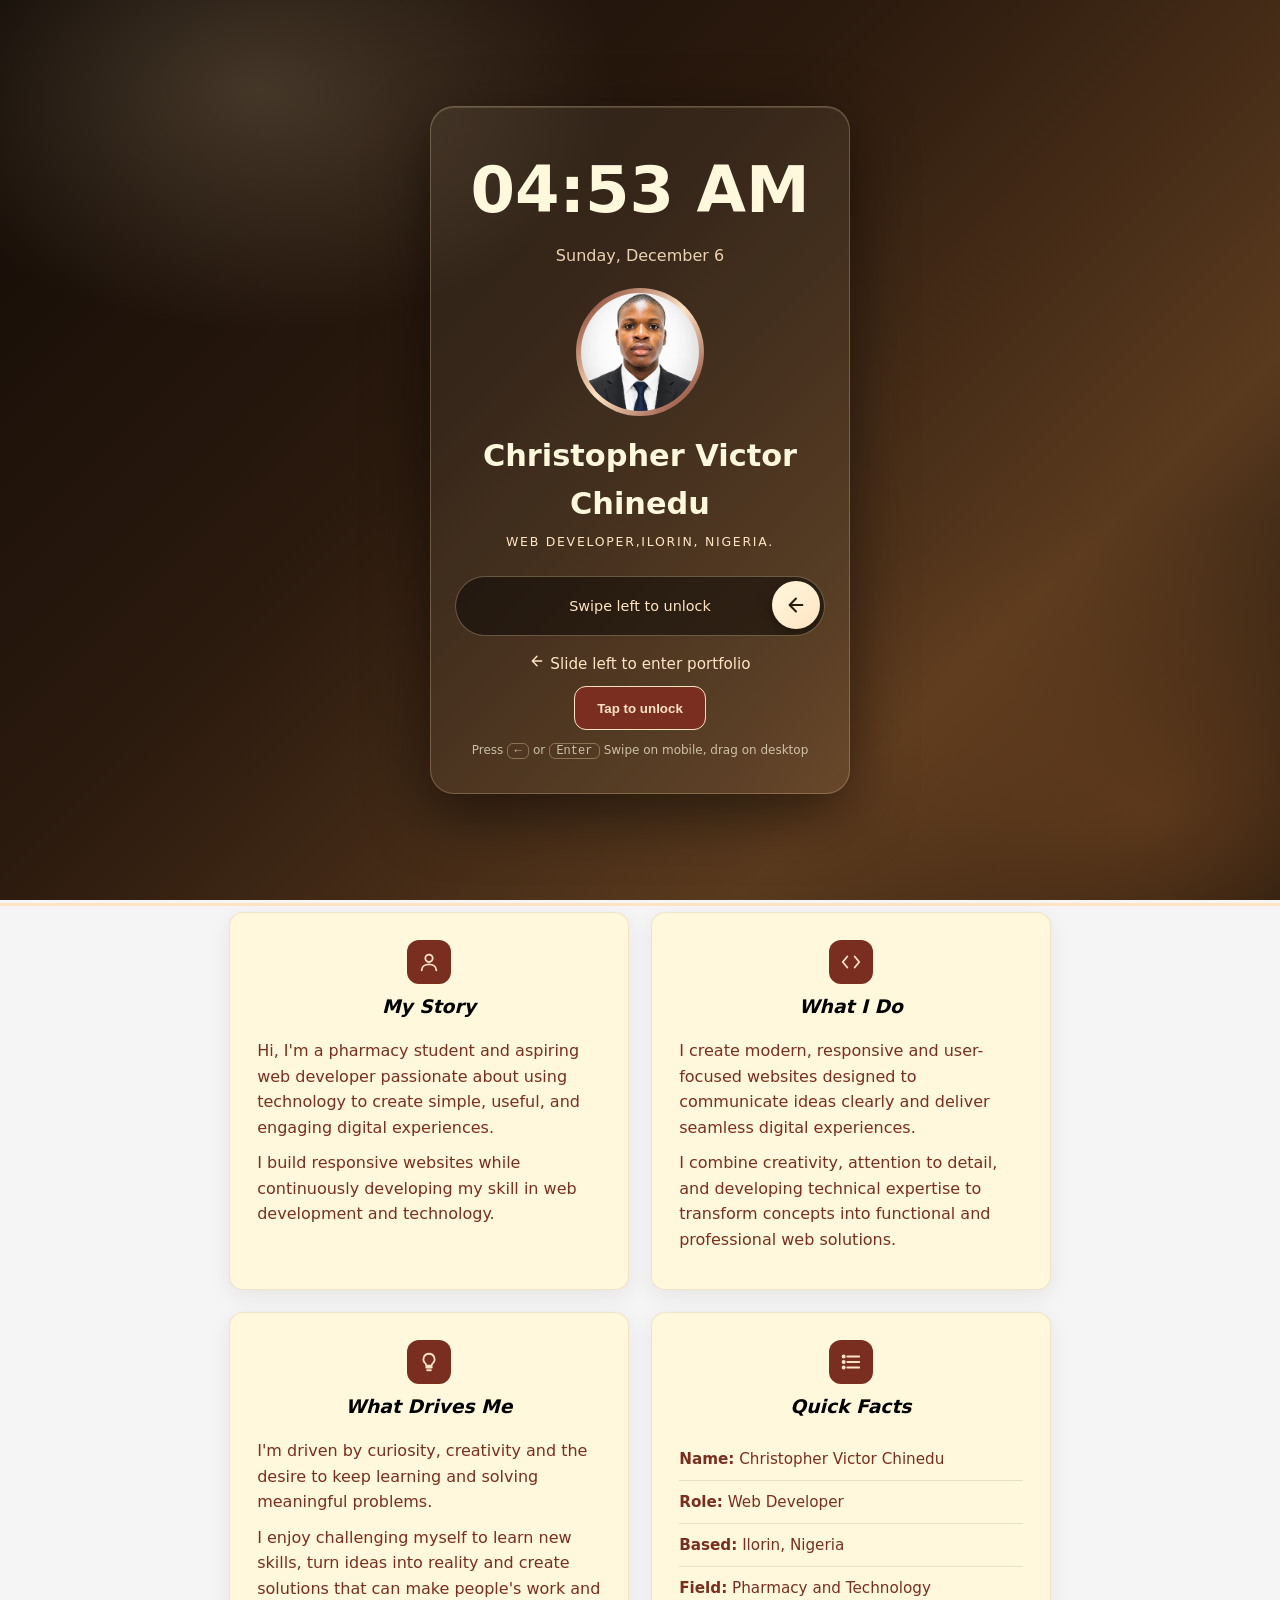
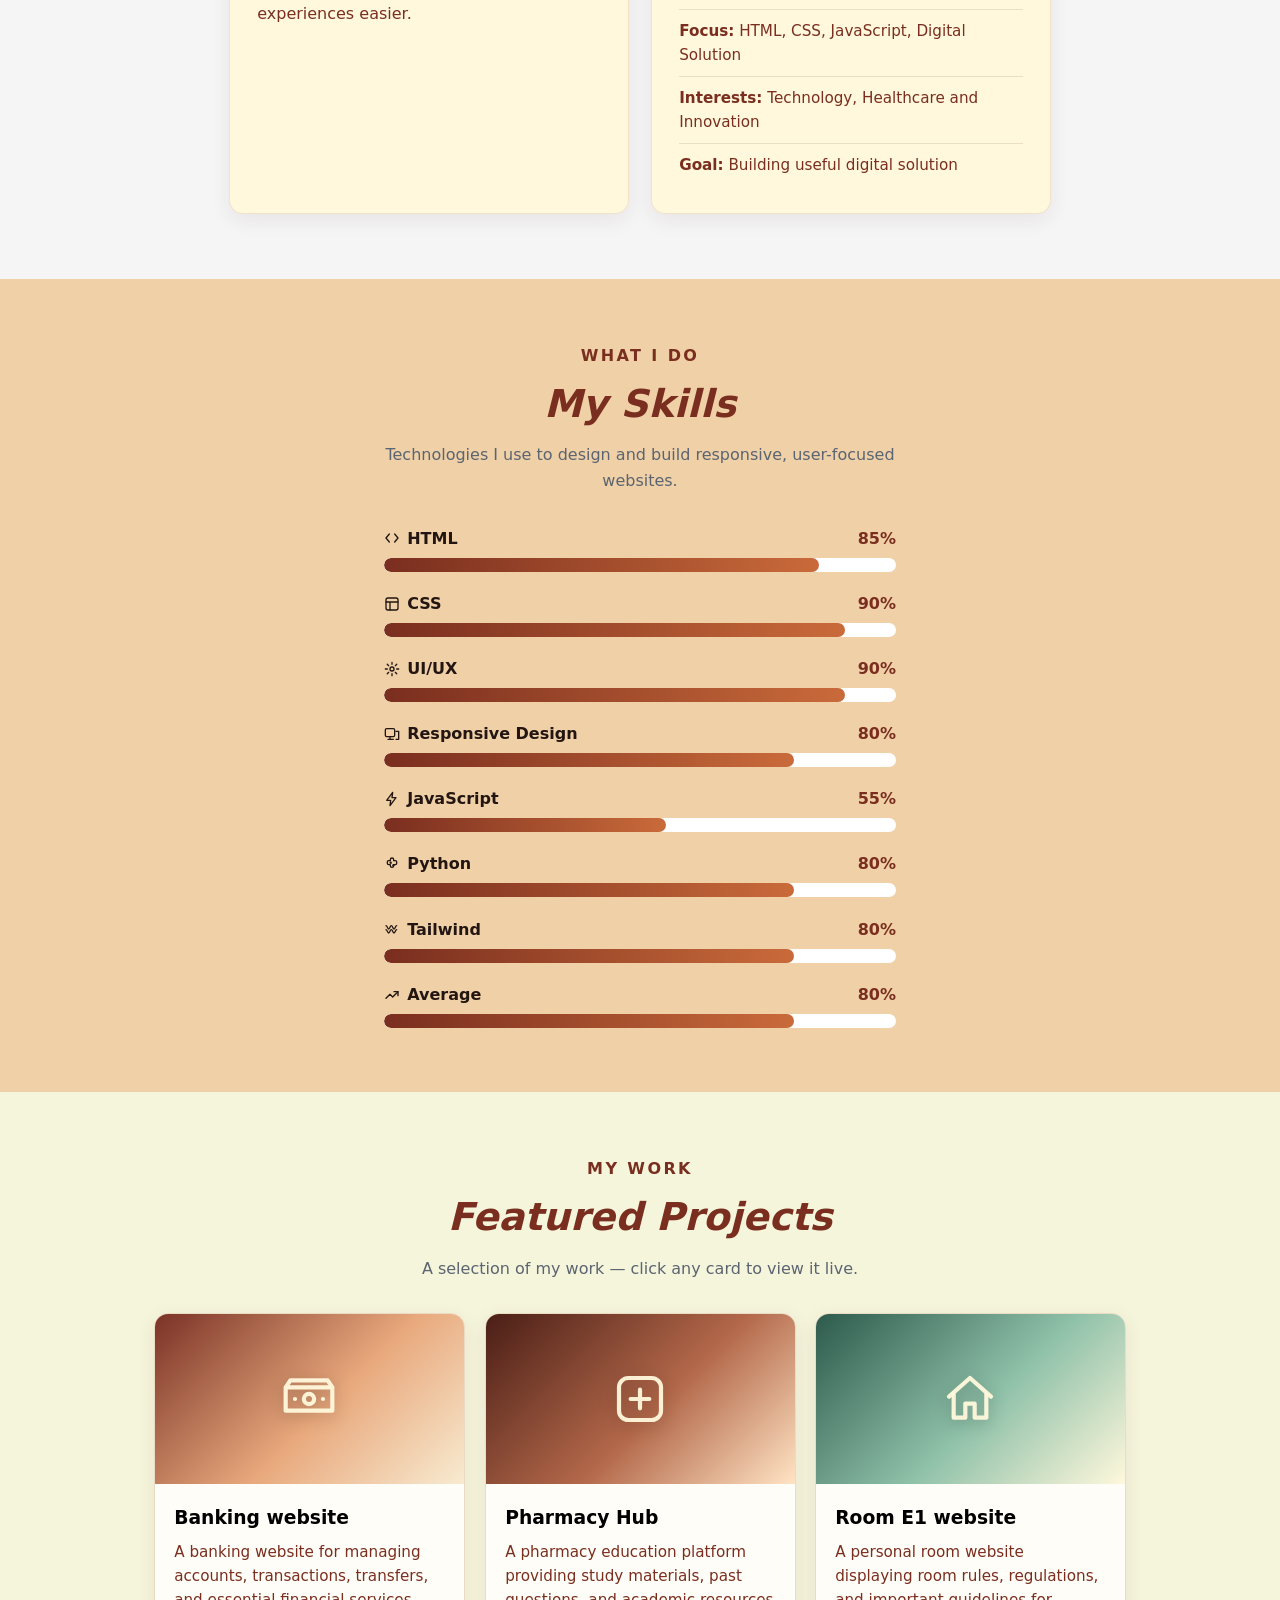
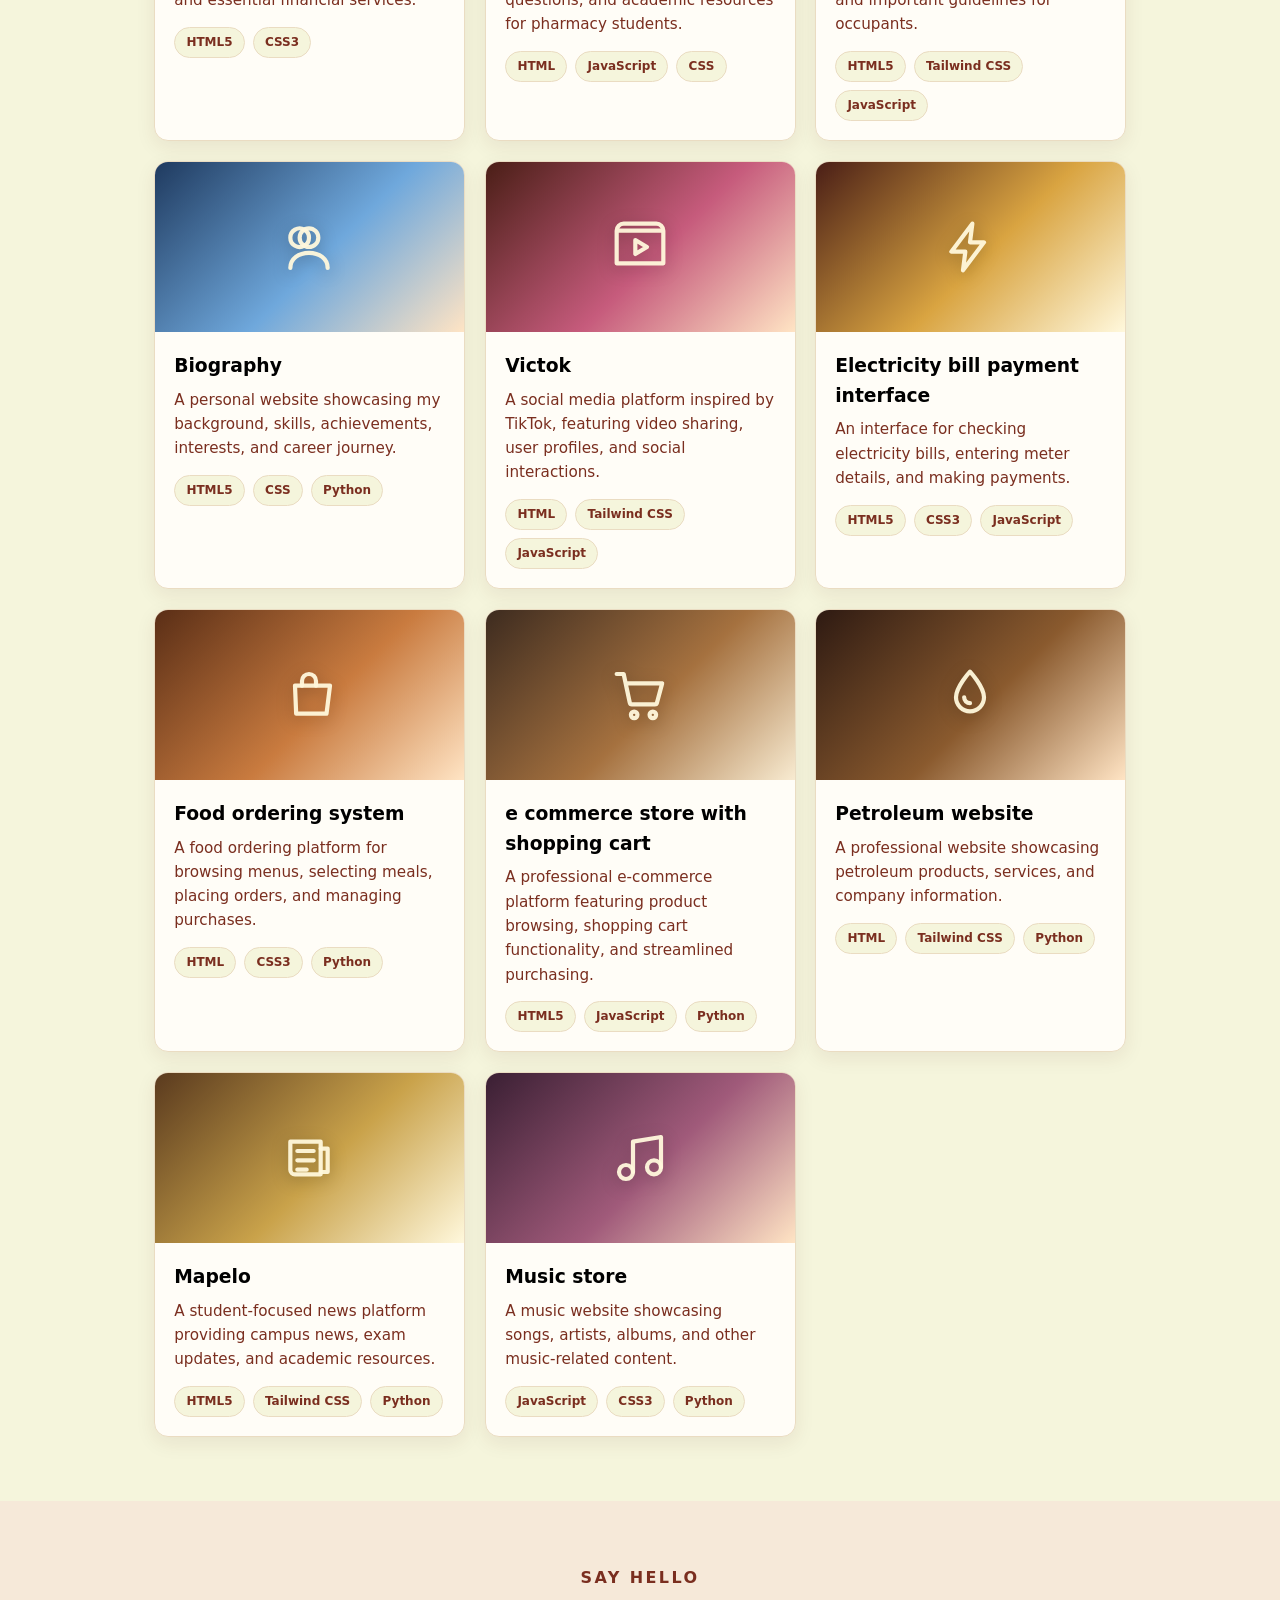
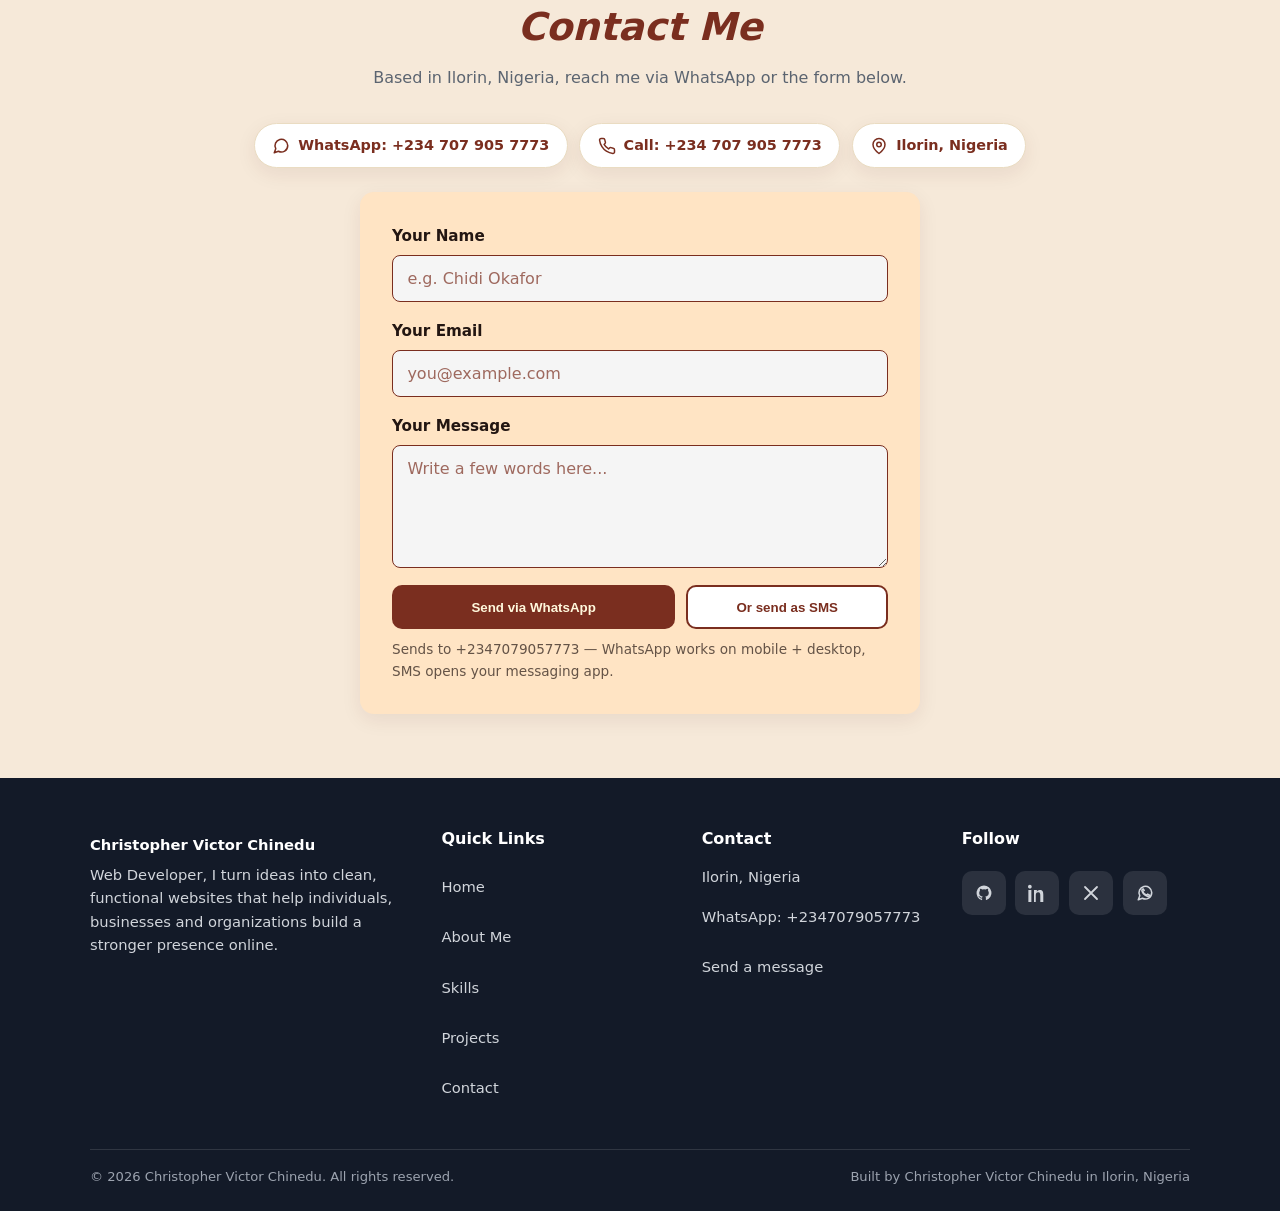
==== commit c3600228: "Add files via upload" ====
--- a/index.html
+++ b/index.html
@@ -24,14 +24,14 @@
         <img src="assets/images/port.png" alt="Portrait of Christopher Victor Chinedu" width="120" height="120">
       </div>
       <h1 id="lock-name" class="lock-name">Christopher Victor Chinedu</h1>
-      <p class="lock-role">Web Developer • Ilorin, Nigeria</p>
+      <p class="lock-role">Web Developer,Ilorin, Nigeria.</p>
       <div id="lock-track" class="lock-track">
         <span id="lock-hint" class="lock-hint">Swipe left to unlock</span>
         <div id="lock-knob" class="lock-knob" aria-hidden="true"><svg viewBox="0 0 24 24" width="22" height="22" fill="none" stroke="currentColor" stroke-width="2.2" stroke-linecap="round" stroke-linejoin="round"><path d="M19 12H5M12 19l-7-7 7-7"/></svg></div>
       </div>
       <p class="lock-arrow-hint"><span class="lock-arrow" aria-hidden="true"><svg viewBox="0 0 24 24" width="16" height="16" fill="none" stroke="currentColor" stroke-width="2.2" stroke-linecap="round" stroke-linejoin="round"><path d="M19 12H5M12 19l-7-7 7-7"/></svg></span> Slide left to enter portfolio</p>
       <button id="lock-btn" class="lock-btn" type="button">Tap to unlock</button>
-      <p class="lock-kbd">Press <kbd>←</kbd> or <kbd>Enter</kbd> • Swipe on mobile, drag on desktop</p>
+      <p class="lock-kbd">Press <kbd>←</kbd> or <kbd>Enter</kbd> Swipe on mobile, drag on desktop</p>
     </div>
   </div>
 
@@ -58,7 +58,7 @@
     <!-- ============ 3. HERO ============ -->
     <section id="home" class="hero">
       <div class="hero-text">
-        <span class="hero-badge"><span class="dot" aria-hidden="true"></span> Available for projects • Ilorin, Nigeria</span>
+        <span class="hero-badge"><span class="dot" aria-hidden="true"></span>Available for projects • Ilorin, Nigeria</span>
         <p class="hero-eyebrow">HELLO, I AM</p>
         <h1>Christopher Victor <span>Chinedu</span></h1>
         <p class="hero-role">Web Developer | Pharmacy and Technology</p>
@@ -152,7 +152,7 @@
       </div>
       <div class="project-grid">
         <!-- PROJECT 1/11: Banking website — to change ONLY this card's link, edit the href on the next line -->
-        <a id="project-banking-website" data-project="banking-website" href="https://victors-music.vercel.app" target="_blank" rel="noopener" class="project-card" data-tilt data-tilt-max="8">
+        <a id="project-banking-website" data-project="banking-website" href="https://food-liart-phi.vercel.app" target="_blank" rel="noopener" class="project-card" data-tilt data-tilt-max="8">
           <div class="project-thumb thumb-bio"><span class="thumb-icon" aria-hidden="true"><svg viewBox="0 0 24 24" width="56" height="56" fill="none" stroke="currentColor" stroke-width="1.8" stroke-linecap="round" stroke-linejoin="round"><path d="M2 7h20v10H2zM2 7l2-3h16l2 3M6 12h.01M18 12h.01"/><circle cx="12" cy="12" r="2.2"/></svg></span><span class="thumb-overlay"><span class="overlay-btn">View Live <svg viewBox="0 0 24 24" width="14" height="14" fill="none" stroke="currentColor" stroke-width="2.2" stroke-linecap="round" stroke-linejoin="round" aria-hidden="true"><path d="M7 17 17 7M8 7h9v9"/></svg></span></span></div>
           <div class="project-body">
             <h3> Banking website </h3>
@@ -162,7 +162,7 @@
           </div>
         </a>
                 <!-- PROJECT 2/11: Pharmacy Hub — to change ONLY this card's link, edit the href on the next line -->
-        <a id="project-pharmacy-hub" data-project="pharmacy-hub" href="https://onknow.com" target="_blank" rel="noopener" class="project-card" data-tilt data-tilt-max="8">
+        <a id="project-pharmacy-hub" data-project="pharmacy-hub" href="https://pharmacy-hub-seven.vercel.app" target="_blank" rel="noopener" class="project-card" data-tilt data-tilt-max="8">
           <div class="project-thumb thumb-company"><span class="thumb-icon" aria-hidden="true"><svg viewBox="0 0 24 24" width="56" height="56" fill="none" stroke="currentColor" stroke-width="1.8" stroke-linecap="round" stroke-linejoin="round"><rect x="3" y="3" width="18" height="18" rx="4"/><path d="M12 8v8M8 12h8"/></svg></span><span class="thumb-overlay"><span class="overlay-btn">View Live <svg viewBox="0 0 24 24" width="14" height="14" fill="none" stroke="currentColor" stroke-width="2.2" stroke-linecap="round" stroke-linejoin="round" aria-hidden="true"><path d="M7 17 17 7M8 7h9v9"/></svg></span></span></div>
           <div class="project-body">
             <h3>Pharmacy Hub</h3>
@@ -182,7 +182,7 @@
           </div>
         </a>
                 <!-- PROJECT 4/11: Biography — to change ONLY this card's link, edit the href on the next line -->
-        <a id="project-biography" data-project="biography" href="https://onknow.com" target="_blank" rel="noopener" class="project-card" data-tilt data-tilt-max="8">
+        <a id="project-biography" data-project="biography" href="https://my-complete-bio.vercel.app" target="_blank" rel="noopener" class="project-card" data-tilt data-tilt-max="8">
           <div class="project-thumb thumb-geo"><span class="thumb-icon" aria-hidden="true"><svg viewBox="0 0 24 24" width="56" height="56" fill="none" stroke="currentColor" stroke-width="1.8" stroke-linecap="round" stroke-linejoin="round"><path d="M12 8a4 4 0 1 0 0 .01M4 21c0-4 3.6-6.5 8-6.5s8 2.5 8 6.5"/><circle cx="12" cy="8" r="4"/></svg></span><span class="thumb-overlay"><span class="overlay-btn">View Live <svg viewBox="0 0 24 24" width="14" height="14" fill="none" stroke="currentColor" stroke-width="2.2" stroke-linecap="round" stroke-linejoin="round" aria-hidden="true"><path d="M7 17 17 7M8 7h9v9"/></svg></span></span></div>
           <div class="project-body">
             <h3>Biography</h3>
@@ -234,7 +234,7 @@
           </div>
         </a>
                 <!-- PROJECT 9/11: Petroleum website — to change ONLY this card's link, edit the href on the next line -->
-        <a id="project-petroleum-website" data-project="petroleum-website" href="https://onknow.com" target="_blank" rel="noopener" class="project-card" data-tilt data-tilt-max="8">
+        <a id="project-petroleum-website" data-project="petroleum-website" href="https://victor-gas.verscel.app" target="_blank" rel="noopener" class="project-card" data-tilt data-tilt-max="8">
           <div class="project-thumb thumb-fuel"><span class="thumb-icon" aria-hidden="true"><svg viewBox="0 0 24 24" width="56" height="56" fill="none" stroke="currentColor" stroke-width="1.8" stroke-linecap="round" stroke-linejoin="round"><path d="M12 2s6 6.5 6 11a6 6 0 0 1-12 0c0-4.5 6-11 6-11z"/><path d="M9.5 13a2.5 2.5 0 0 0 2.5 2.5"/></svg></span><span class="thumb-overlay"><span class="overlay-btn">View Live <svg viewBox="0 0 24 24" width="14" height="14" fill="none" stroke="currentColor" stroke-width="2.2" stroke-linecap="round" stroke-linejoin="round" aria-hidden="true"><path d="M7 17 17 7M8 7h9v9"/></svg></span></span></div>
           <div class="project-body">
             <h3> Petroleum website </h3>
@@ -243,7 +243,7 @@
           </div>
         </a>
                 <!-- PROJECT 10/11: Mapelo — to change ONLY this card's link, edit the href on the next line -->
-        <a id="project-mapelo" data-project="mapelo" href="https://onknow.com" target="_blank" rel="noopener" class="project-card" data-tilt data-tilt-max="8">
+        <a id="project-mapelo" data-project="mapelo" href="https://mapelo-phi.vercel.app" target="_blank" rel="noopener" class="project-card" data-tilt data-tilt-max="8">
           <div class="project-thumb thumb-news"><span class="thumb-icon" aria-hidden="true"><svg viewBox="0 0 24 24" width="56" height="56" fill="none" stroke="currentColor" stroke-width="1.8" stroke-linecap="round" stroke-linejoin="round"><path d="M4 5h13v14H6a2 2 0 0 1-2-2V5z"/><path d="M17 8h3v10h-3M7 9h7M7 13h7M7 17h4"/></svg></span><span class="thumb-overlay"><span class="overlay-btn">View Live <svg viewBox="0 0 24 24" width="14" height="14" fill="none" stroke="currentColor" stroke-width="2.2" stroke-linecap="round" stroke-linejoin="round" aria-hidden="true"><path d="M7 17 17 7M8 7h9v9"/></svg></span></span></div>
           <div class="project-body">
             <h3> Mapelo </h3>
@@ -252,7 +252,7 @@
           </div>
         </a>
                 <!-- PROJECT 11/11: Music store — to change ONLY this card's link, edit the href on the next line -->
-        <a id="project-music-store" data-project="music-store" href="https://onknow.com" target="_blank" rel="noopener" class="project-card" data-tilt data-tilt-max="8">
+        <a id="project-music-store" data-project="music-store" href="https://victors-music.vercel.app" target="_blank" rel="noopener" class="project-card" data-tilt data-tilt-max="8">
           <div class="project-thumb thumb-music"><span class="thumb-icon" aria-hidden="true"><svg viewBox="0 0 24 24" width="56" height="56" fill="none" stroke="currentColor" stroke-width="1.8" stroke-linecap="round" stroke-linejoin="round"><path d="M9 18V5l12-2v13"/><circle cx="6" cy="18" r="3"/><circle cx="18" cy="16" r="3"/></svg></span><span class="thumb-overlay"><span class="overlay-btn">View Live <svg viewBox="0 0 24 24" width="14" height="14" fill="none" stroke="currentColor" stroke-width="2.2" stroke-linecap="round" stroke-linejoin="round" aria-hidden="true"><path d="M7 17 17 7M8 7h9v9"/></svg></span></span></div>
           <div class="project-body">
             <h3> Music store </h3>
